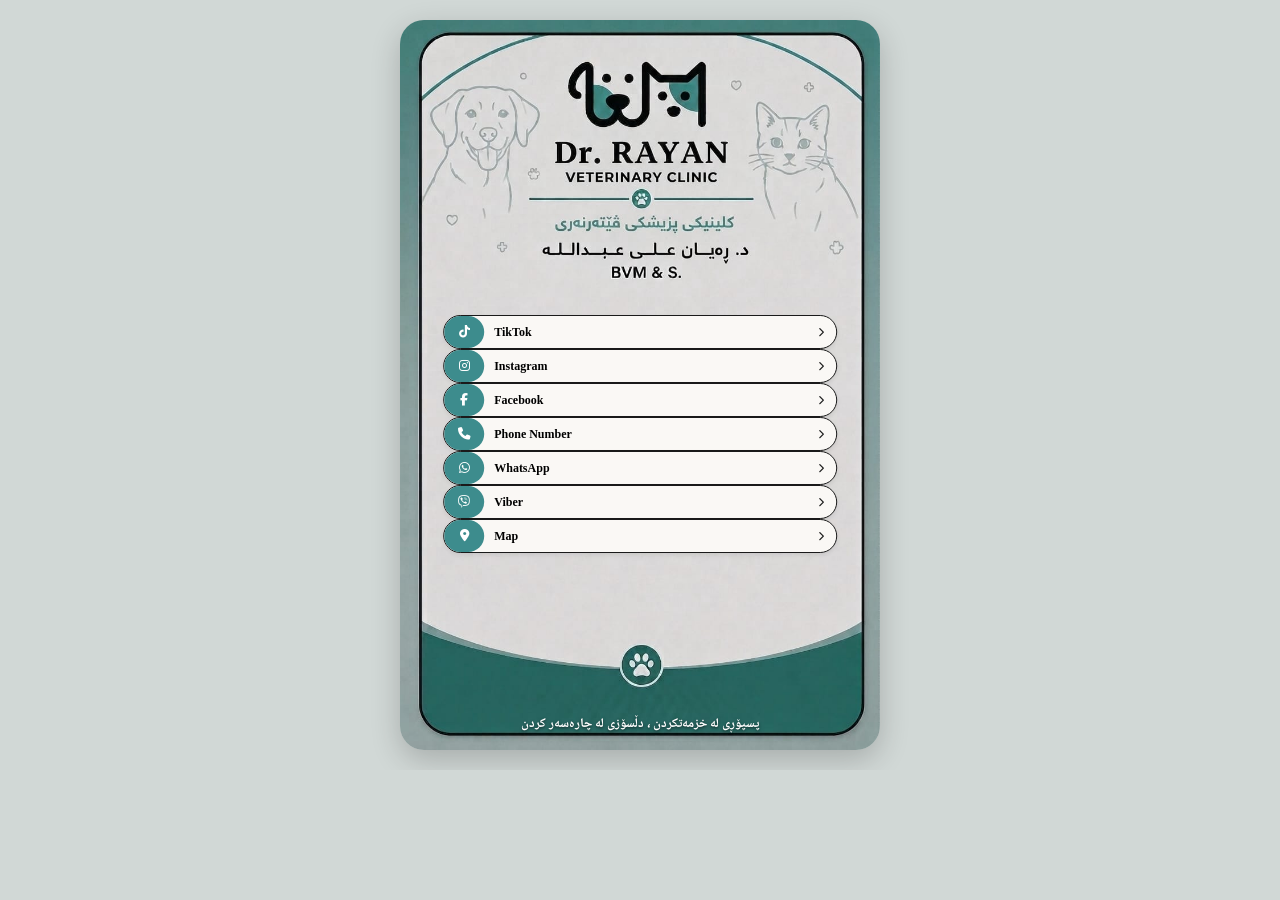
==== index.html @ eee28c6c "Refactor index.html for responsive design improvements Updated styles for improved responsiveness an" ====
<!DOCTYPE html>
<html lang="en">
<head>
    <meta charset="UTF-8">
    <meta name="viewport" content="width=device-width, initial-scale=1.0">
    <title>Dr. Rayan Vet Clinic</title>
    <link href="https://fonts.googleapis.com/css2?family=Noto+Naskh+Arabic:wght@400;600;700&display=swap" rel="stylesheet">
    <link rel="stylesheet" href="https://cdnjs.cloudflare.com/ajax/libs/font-awesome/6.4.0/css/all.min.css">
    <style>
        :root {
            --teal-main: #3D8C8D;
            --text-dark: #1A1A1A;
        }

        * {
            box-sizing: border-box;
            margin: 0;
            padding: 0;
            -webkit-tap-highlight-color: transparent;
        }

        html, body {
            width: 100%;
            min-height: 100%;
            background-color: #d1d8d6;
            display: flex;
            justify-content: center;
            align-items: flex-start;
            overflow-y: auto;
            -webkit-overflow-scrolling: touch;
        }

        /* Responsive poster card with fixed aspect ratio */
        .poster-card {
            width: 100%;
            max-width: 480px;
            aspect-ratio: 1 / 1.52;
            background-image: url('Background.jpeg');
            background-size: 100% 100%;
            background-position: center;
            background-repeat: no-repeat;
            position: relative;
            box-shadow: 0 10px 30px rgba(0,0,0,0.2);
            margin: 0 auto;
        }

        @media (min-width: 500px) {
            .poster-card {
                border-radius: 24px;
                margin: 20px auto;
                overflow: hidden;
            }
        }

        /* Positioned precisely in lower white section */
        .buttons-container {
            position: absolute;
            top: 40.5%;
            left: 50%;
            transform: translateX(-50%);
            width: 82%;
            display: flex;
            flex-direction: column;
            gap: 1.8%;
        }

        /* Compact Pill Buttons Overlay */
        .pill-btn {
            display: flex;
            align-items: center;
            width: 100%;
            height: clamp(25px, 4.2vw, 34px);
            background: #FAF8F5;
            border: 1.5px solid #1A1A1A;
            border-radius: 20px;
            text-decoration: none;
            color: inherit;
            overflow: hidden;
            box-shadow: 0 2px 4px rgba(0,0,0,0.08);
            transition: transform 0.15s, box-shadow 0.15s;
            direction: ltr;
        }

        .pill-btn:active {
            transform: scale(0.98);
            background-color: #f0ede6;
        }

        /* Icon Wrapper on the Left */
        .pill-icon-wrapper {
            height: 100%;
            aspect-ratio: 1.25 / 1;
            background-color: var(--teal-main);
            border-top-left-radius: 16px;
            border-bottom-left-radius: 16px;
            border-top-right-radius: 20px;
            border-bottom-right-radius: 20px;
            display: flex;
            align-items: center;
            justify-content: center;
            color: white;
            font-size: clamp(9px, 2.6vw, 12.5px);
            flex-shrink: 0;
        }

        /* Text Area */
        .pill-content {
            flex: 1;
            padding: 0 10px;
            display: flex;
            align-items: center;
            justify-content: flex-start;
        }

        .pill-title {
            font-size: clamp(9.5px, 2.6vw, 12px);
            font-weight: bold;
            color: #000;
            font-family: 'Times New Roman', Times, serif;
            white-space: nowrap;
        }

        /* Arrow Icon on the Right */
        .pill-arrow {
            padding-right: 12px;
            font-size: clamp(7.5px, 2vw, 9.5px);
            font-weight: bold;
            color: #1A1A1A;
            display: flex;
            align-items: center;
        }

        /* Bottom Slogan Section */
        .bottom-slogan {
            position: absolute;
            bottom: 2%;
            left: 50%;
            transform: translateX(-50%);
            width: 92%;
            text-align: center;
            color: #FFFFFF;
            font-family: 'Noto Naskh Arabic', Arial, sans-serif;
            font-size: clamp(10px, 2.8vw, 13px);
            font-weight: 700;
            direction: rtl;
            text-shadow: 0 1px 3px rgba(0,0,0,0.6);
            white-space: nowrap;
        }
    </style>
</head>
<body>

<div class="poster-card">

    <!-- Interactive Buttons Area Overlaying Background.jpeg -->
    <div class="buttons-container">
        
        <!-- TikTok -->
        <a href="https://www.tiktok.com/@dr_rayanali" target="_blank" class="pill-btn">
            <div class="pill-icon-wrapper">
                <i class="fa-brands fa-tiktok"></i>
            </div>
            <div class="pill-content">
                <div class="pill-title">TikTok</div>
            </div>
            <div class="pill-arrow"><i class="fa-solid fa-chevron-right"></i></div>
        </a>

        <!-- Instagram -->
        <a href="https://www.instagram.com/dr_rayanvetclinic" target="_blank" class="pill-btn">
            <div class="pill-icon-wrapper">
                <i class="fa-brands fa-instagram"></i>
            </div>
            <div class="pill-content">
                <div class="pill-title">Instagram</div>
            </div>
            <div class="pill-arrow"><i class="fa-solid fa-chevron-right"></i></div>
        </a>

        <!-- Facebook -->
        <a href="https://www.facebook.com/share/18JutYZNhq/" target="_blank" class="pill-btn">
            <div class="pill-icon-wrapper">
                <i class="fa-brands fa-facebook-f"></i>
            </div>
            <div class="pill-content">
                <div class="pill-title">Facebook</div>
            </div>
            <div class="pill-arrow"><i class="fa-solid fa-chevron-right"></i></div>
        </a>

        <!-- Phone Number -->
        <a href="tel:07761233000" class="pill-btn">
            <div class="pill-icon-wrapper">
                <i class="fa-solid fa-phone"></i>
            </div>
            <div class="pill-content">
                <div class="pill-title">Phone Number</div>
            </div>
            <div class="pill-arrow"><i class="fa-solid fa-chevron-right"></i></div>
        </a>

        <!-- WhatsApp -->
        <a href="https://wa.me/9647761233000" target="_blank" class="pill-btn">
            <div class="pill-icon-wrapper">
                <i class="fa-brands fa-whatsapp"></i>
            </div>
            <div class="pill-content">
                <div class="pill-title">WhatsApp</div>
            </div>
            <div class="pill-arrow"><i class="fa-solid fa-chevron-right"></i></div>
        </a>

        <!-- Viber -->
        <a href="viber://chat?number=%2B9647761233000" class="pill-btn">
            <div class="pill-icon-wrapper">
                <i class="fa-brands fa-viber"></i>
            </div>
            <div class="pill-content">
                <div class="pill-title">Viber</div>
            </div>
            <div class="pill-arrow"><i class="fa-solid fa-chevron-right"></i></div>
        </a>

        <!-- Location / Map -->
        <a href="https://maps.app.goo.gl/tpPzaLGFu7pY5Wwt8" target="_blank" class="pill-btn">
            <div class="pill-icon-wrapper">
                <i class="fa-solid fa-location-dot"></i>
            </div>
            <div class="pill-content">
                <div class="pill-title">Map</div>
            </div>
            <div class="pill-arrow"><i class="fa-solid fa-chevron-right"></i></div>
        </a>

    </div>

    <!-- Bottom Slogan -->
    <div class="bottom-slogan">
        پسپۆڕی لە خزمەتکردن ، دڵسۆزی لە چارەسەر کردن
    </div>

</div>

</body>
</html>
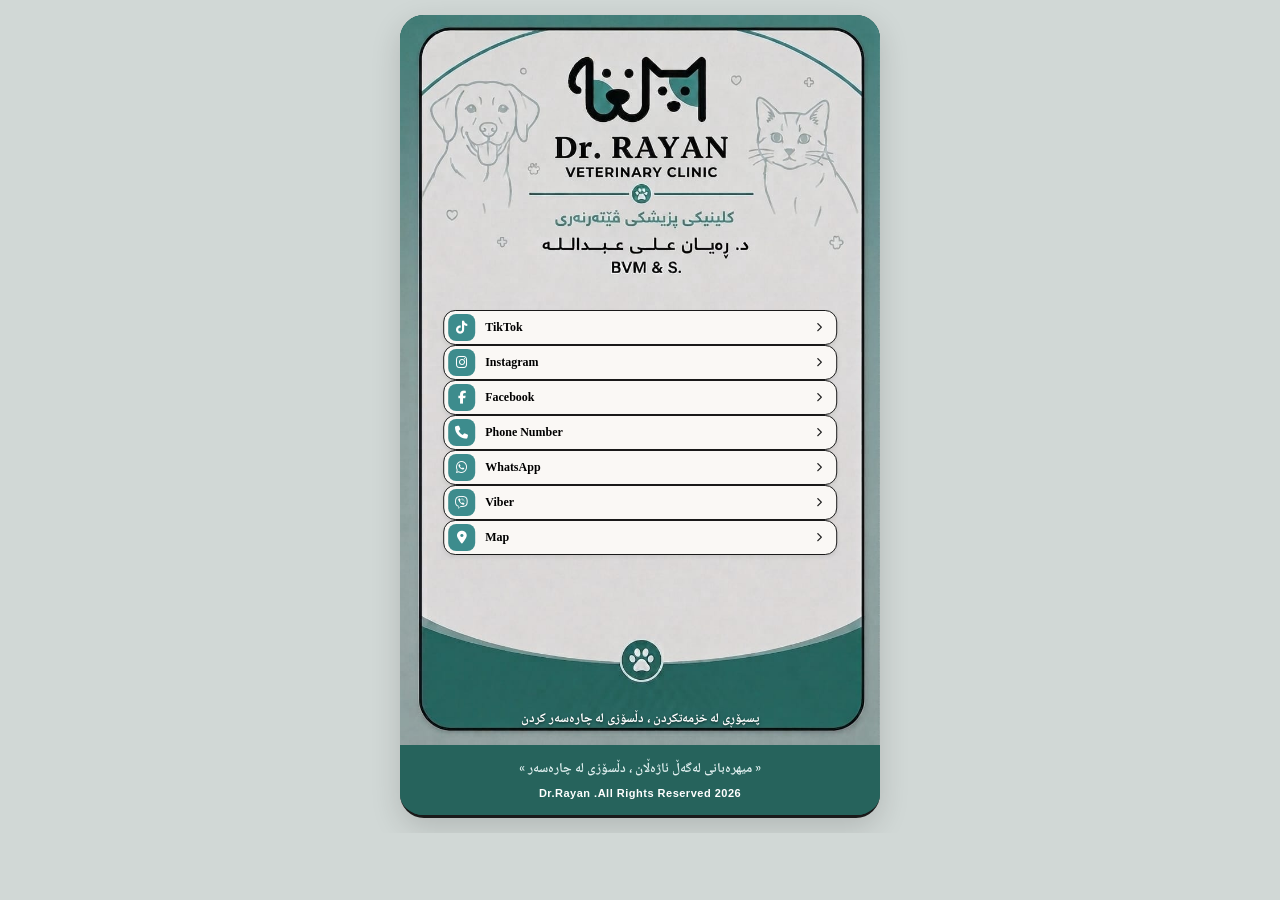
==== commit ce2e57be: "Update index.html" ====
--- a/index.html
+++ b/index.html
@@ -9,7 +9,9 @@
     <style>
         :root {
             --teal-main: #3D8C8D;
+            --teal-bg: #26635c;
             --text-dark: #1A1A1A;
+            --bg-outer: #d1d8d6;
         }
 
         * {
@@ -22,37 +24,57 @@
         html, body {
             width: 100%;
             min-height: 100%;
-            background-color: #d1d8d6;
-            display: flex;
-            justify-content: center;
-            align-items: flex-start;
+            background-color: var(--bg-outer);
+            display: flex;
+            flex-direction: column;
+            justify-content: flex-start;
+            align-items: center;
+            overflow-x: hidden;
             overflow-y: auto;
-            -webkit-overflow-scrolling: touch;
-        }
-
-        /* Responsive poster card with fixed aspect ratio */
+        }
+
+        .wrapper {
+            width: 100%;
+            display: flex;
+            flex-direction: column;
+            align-items: center;
+            justify-content: flex-start;
+            background-color: var(--bg-outer);
+        }
+
+        /* Container Card */
+        .card-container {
+            width: 100%;
+            max-width: 480px;
+            box-shadow: 0 10px 30px rgba(0,0,0,0.15);
+            margin: 0 auto;
+            flex-shrink: 0;
+            overflow: hidden;
+            border-bottom: 3px solid #1A1A1A;
+            background-color: var(--teal-bg);
+        }
+
+        @media (min-width: 500px) {
+            .card-container {
+                border-radius: 24px;
+                margin-top: 15px;
+                margin-bottom: 15px;
+            }
+        }
+
+        /* Poster Card */
         .poster-card {
             width: 100%;
-            max-width: 480px;
             aspect-ratio: 1 / 1.52;
             background-image: url('Background.jpeg');
             background-size: 100% 100%;
             background-position: center;
             background-repeat: no-repeat;
             position: relative;
-            box-shadow: 0 10px 30px rgba(0,0,0,0.2);
-            margin: 0 auto;
-        }
-
-        @media (min-width: 500px) {
-            .poster-card {
-                border-radius: 24px;
-                margin: 20px auto;
-                overflow: hidden;
-            }
-        }
-
-        /* Positioned precisely in lower white section */
+            background-color: var(--teal-bg);
+        }
+
+        /* Interactive Buttons Container */
         .buttons-container {
             position: absolute;
             top: 40.5%;
@@ -64,46 +86,54 @@
             gap: 1.8%;
         }
 
-        /* Compact Pill Buttons Overlay */
+        /* Floating Button Style */
         .pill-btn {
             display: flex;
             align-items: center;
             width: 100%;
-            height: clamp(25px, 4.2vw, 34px);
+            height: clamp(26px, 4.3vw, 35px);
             background: #FAF8F5;
             border: 1.5px solid #1A1A1A;
-            border-radius: 20px;
+            border-radius: 12px;
+            padding: 2px 4px;
             text-decoration: none;
             color: inherit;
-            overflow: hidden;
             box-shadow: 0 2px 4px rgba(0,0,0,0.08);
-            transition: transform 0.15s, box-shadow 0.15s;
+            transition: transform 0.2s cubic-bezier(0.175, 0.885, 0.32, 1.275), box-shadow 0.2s ease, background-color 0.2s ease;
             direction: ltr;
         }
 
         .pill-btn:active {
-            transform: scale(0.98);
+            transform: scale(0.95);
             background-color: #f0ede6;
         }
 
-        /* Icon Wrapper on the Left */
+        .pill-btn:active .pill-icon-wrapper i {
+            transform: scale(1.3) rotate(-12deg);
+        }
+
+        .pill-btn:active .pill-arrow i {
+            transform: translateX(4px);
+        }
+
         .pill-icon-wrapper {
-            height: 100%;
-            aspect-ratio: 1.25 / 1;
+            height: calc(100% - 2px);
+            aspect-ratio: 1 / 1;
             background-color: var(--teal-main);
-            border-top-left-radius: 16px;
-            border-bottom-left-radius: 16px;
-            border-top-right-radius: 20px;
-            border-bottom-right-radius: 20px;
+            border-radius: 8px;
             display: flex;
             align-items: center;
             justify-content: center;
             color: white;
-            font-size: clamp(9px, 2.6vw, 12.5px);
+            font-size: clamp(9.5px, 2.7vw, 13px);
             flex-shrink: 0;
-        }
-
-        /* Text Area */
+            overflow: hidden;
+        }
+
+        .pill-icon-wrapper i {
+            transition: transform 0.25s cubic-bezier(0.175, 0.885, 0.32, 1.275);
+        }
+
         .pill-content {
             flex: 1;
             padding: 0 10px;
@@ -120,9 +150,8 @@
             white-space: nowrap;
         }
 
-        /* Arrow Icon on the Right */
         .pill-arrow {
-            padding-right: 12px;
+            padding-right: 10px;
             font-size: clamp(7.5px, 2vw, 9.5px);
             font-weight: bold;
             color: #1A1A1A;
@@ -130,7 +159,10 @@
             align-items: center;
         }
 
-        /* Bottom Slogan Section */
+        .pill-arrow i {
+            transition: transform 0.2s ease;
+        }
+
         .bottom-slogan {
             position: absolute;
             bottom: 2%;
@@ -146,99 +178,139 @@
             text-shadow: 0 1px 3px rgba(0,0,0,0.6);
             white-space: nowrap;
         }
+
+        /* Footer Section with #26635c */
+        .site-footer {
+            width: 100%;
+            background-color: var(--teal-bg);
+            color: #FFFFFF;
+            text-align: center;
+            padding: 14px 15px 16px 15px;
+            font-family: 'Noto Naskh Arabic', Arial, sans-serif;
+            display: flex;
+            flex-direction: column;
+            gap: 6px;
+            align-items: center;
+            justify-content: center;
+            margin-top: -1px;
+        }
+
+        .footer-slogan {
+            font-size: 13.5px;
+            font-weight: 600;
+            color: #e2f1f1;
+            direction: rtl;
+        }
+
+        .footer-rights {
+            font-size: 11px;
+            letter-spacing: 0.5px;
+            font-weight: 600;
+            color: #ffffff;
+            font-family: Arial, sans-serif;
+        }
     </style>
 </head>
 <body>
 
-<div class="poster-card">
-
-    <!-- Interactive Buttons Area Overlaying Background.jpeg -->
-    <div class="buttons-container">
+<div class="wrapper">
+    <div class="card-container">
         
-        <!-- TikTok -->
-        <a href="https://www.tiktok.com/@dr_rayanali" target="_blank" class="pill-btn">
-            <div class="pill-icon-wrapper">
-                <i class="fa-brands fa-tiktok"></i>
+        <div class="poster-card">
+
+            <div class="buttons-container">
+                
+                <!-- TikTok -->
+                <a href="https://www.tiktok.com/@dr_rayanali" target="_blank" class="pill-btn">
+                    <div class="pill-icon-wrapper">
+                        <i class="fa-brands fa-tiktok"></i>
+                    </div>
+                    <div class="pill-content">
+                        <div class="pill-title">TikTok</div>
+                    </div>
+                    <div class="pill-arrow"><i class="fa-solid fa-chevron-right"></i></div>
+                </a>
+
+                <!-- Instagram -->
+                <a href="https://www.instagram.com/dr_rayanvetclinic" target="_blank" class="pill-btn">
+                    <div class="pill-icon-wrapper">
+                        <i class="fa-brands fa-instagram"></i>
+                    </div>
+                    <div class="pill-content">
+                        <div class="pill-title">Instagram</div>
+                    </div>
+                    <div class="pill-arrow"><i class="fa-solid fa-chevron-right"></i></div>
+                </a>
+
+                <!-- Facebook -->
+                <a href="https://www.facebook.com/share/18JutYZNhq/" target="_blank" class="pill-btn">
+                    <div class="pill-icon-wrapper">
+                        <i class="fa-brands fa-facebook-f"></i>
+                    </div>
+                    <div class="pill-content">
+                        <div class="pill-title">Facebook</div>
+                    </div>
+                    <div class="pill-arrow"><i class="fa-solid fa-chevron-right"></i></div>
+                </a>
+
+                <!-- Phone Number -->
+                <a href="tel:07761233000" class="pill-btn">
+                    <div class="pill-icon-wrapper">
+                        <i class="fa-solid fa-phone"></i>
+                    </div>
+                    <div class="pill-content">
+                        <div class="pill-title">Phone Number</div>
+                    </div>
+                    <div class="pill-arrow"><i class="fa-solid fa-chevron-right"></i></div>
+                </a>
+
+                <!-- WhatsApp -->
+                <a href="https://wa.me/9647761233000" target="_blank" class="pill-btn">
+                    <div class="pill-icon-wrapper">
+                        <i class="fa-brands fa-whatsapp"></i>
+                    </div>
+                    <div class="pill-content">
+                        <div class="pill-title">WhatsApp</div>
+                    </div>
+                    <div class="pill-arrow"><i class="fa-solid fa-chevron-right"></i></div>
+                </a>
+
+                <!-- Viber -->
+                <a href="viber://chat?number=%2B9647761233000" class="pill-btn">
+                    <div class="pill-icon-wrapper">
+                        <i class="fa-brands fa-viber"></i>
+                    </div>
+                    <div class="pill-content">
+                        <div class="pill-title">Viber</div>
+                    </div>
+                    <div class="pill-arrow"><i class="fa-solid fa-chevron-right"></i></div>
+                </a>
+
+                <!-- Location / Map -->
+                <a href="https://maps.app.goo.gl/tpPzaLGFu7pY5Wwt8" target="_blank" class="pill-btn">
+                    <div class="pill-icon-wrapper">
+                        <i class="fa-solid fa-location-dot"></i>
+                    </div>
+                    <div class="pill-content">
+                        <div class="pill-title">Map</div>
+                    </div>
+                    <div class="pill-arrow"><i class="fa-solid fa-chevron-right"></i></div>
+                </a>
+
             </div>
-            <div class="pill-content">
-                <div class="pill-title">TikTok</div>
+
+            <div class="bottom-slogan">
+                پسپۆڕی لە خزمەتکردن ، دڵسۆزی لە چارەسەر کردن
             </div>
-            <div class="pill-arrow"><i class="fa-solid fa-chevron-right"></i></div>
-        </a>
-
-        <!-- Instagram -->
-        <a href="https://www.instagram.com/dr_rayanvetclinic" target="_blank" class="pill-btn">
-            <div class="pill-icon-wrapper">
-                <i class="fa-brands fa-instagram"></i>
-            </div>
-            <div class="pill-content">
-                <div class="pill-title">Instagram</div>
-            </div>
-            <div class="pill-arrow"><i class="fa-solid fa-chevron-right"></i></div>
-        </a>
-
-        <!-- Facebook -->
-        <a href="https://www.facebook.com/share/18JutYZNhq/" target="_blank" class="pill-btn">
-            <div class="pill-icon-wrapper">
-                <i class="fa-brands fa-facebook-f"></i>
-            </div>
-            <div class="pill-content">
-                <div class="pill-title">Facebook</div>
-            </div>
-            <div class="pill-arrow"><i class="fa-solid fa-chevron-right"></i></div>
-        </a>
-
-        <!-- Phone Number -->
-        <a href="tel:07761233000" class="pill-btn">
-            <div class="pill-icon-wrapper">
-                <i class="fa-solid fa-phone"></i>
-            </div>
-            <div class="pill-content">
-                <div class="pill-title">Phone Number</div>
-            </div>
-            <div class="pill-arrow"><i class="fa-solid fa-chevron-right"></i></div>
-        </a>
-
-        <!-- WhatsApp -->
-        <a href="https://wa.me/9647761233000" target="_blank" class="pill-btn">
-            <div class="pill-icon-wrapper">
-                <i class="fa-brands fa-whatsapp"></i>
-            </div>
-            <div class="pill-content">
-                <div class="pill-title">WhatsApp</div>
-            </div>
-            <div class="pill-arrow"><i class="fa-solid fa-chevron-right"></i></div>
-        </a>
-
-        <!-- Viber -->
-        <a href="viber://chat?number=%2B9647761233000" class="pill-btn">
-            <div class="pill-icon-wrapper">
-                <i class="fa-brands fa-viber"></i>
-            </div>
-            <div class="pill-content">
-                <div class="pill-title">Viber</div>
-            </div>
-            <div class="pill-arrow"><i class="fa-solid fa-chevron-right"></i></div>
-        </a>
-
-        <!-- Location / Map -->
-        <a href="https://maps.app.goo.gl/tpPzaLGFu7pY5Wwt8" target="_blank" class="pill-btn">
-            <div class="pill-icon-wrapper">
-                <i class="fa-solid fa-location-dot"></i>
-            </div>
-            <div class="pill-content">
-                <div class="pill-title">Map</div>
-            </div>
-            <div class="pill-arrow"><i class="fa-solid fa-chevron-right"></i></div>
-        </a>
+
+        </div>
+
+        <footer class="site-footer">
+            <div class="footer-slogan">« میهرەبانی لەگەڵ ئاژەڵان ، دڵسۆزی لە چارەسەر »</div>
+            <div class="footer-rights">Dr.Rayan .All Rights Reserved 2026</div>
+        </footer>
 
     </div>
-
-    <!-- Bottom Slogan -->
-    <div class="bottom-slogan">
-        پسپۆڕی لە خزمەتکردن ، دڵسۆزی لە چارەسەر کردن
-    </div>
-
 </div>
 
 </body>
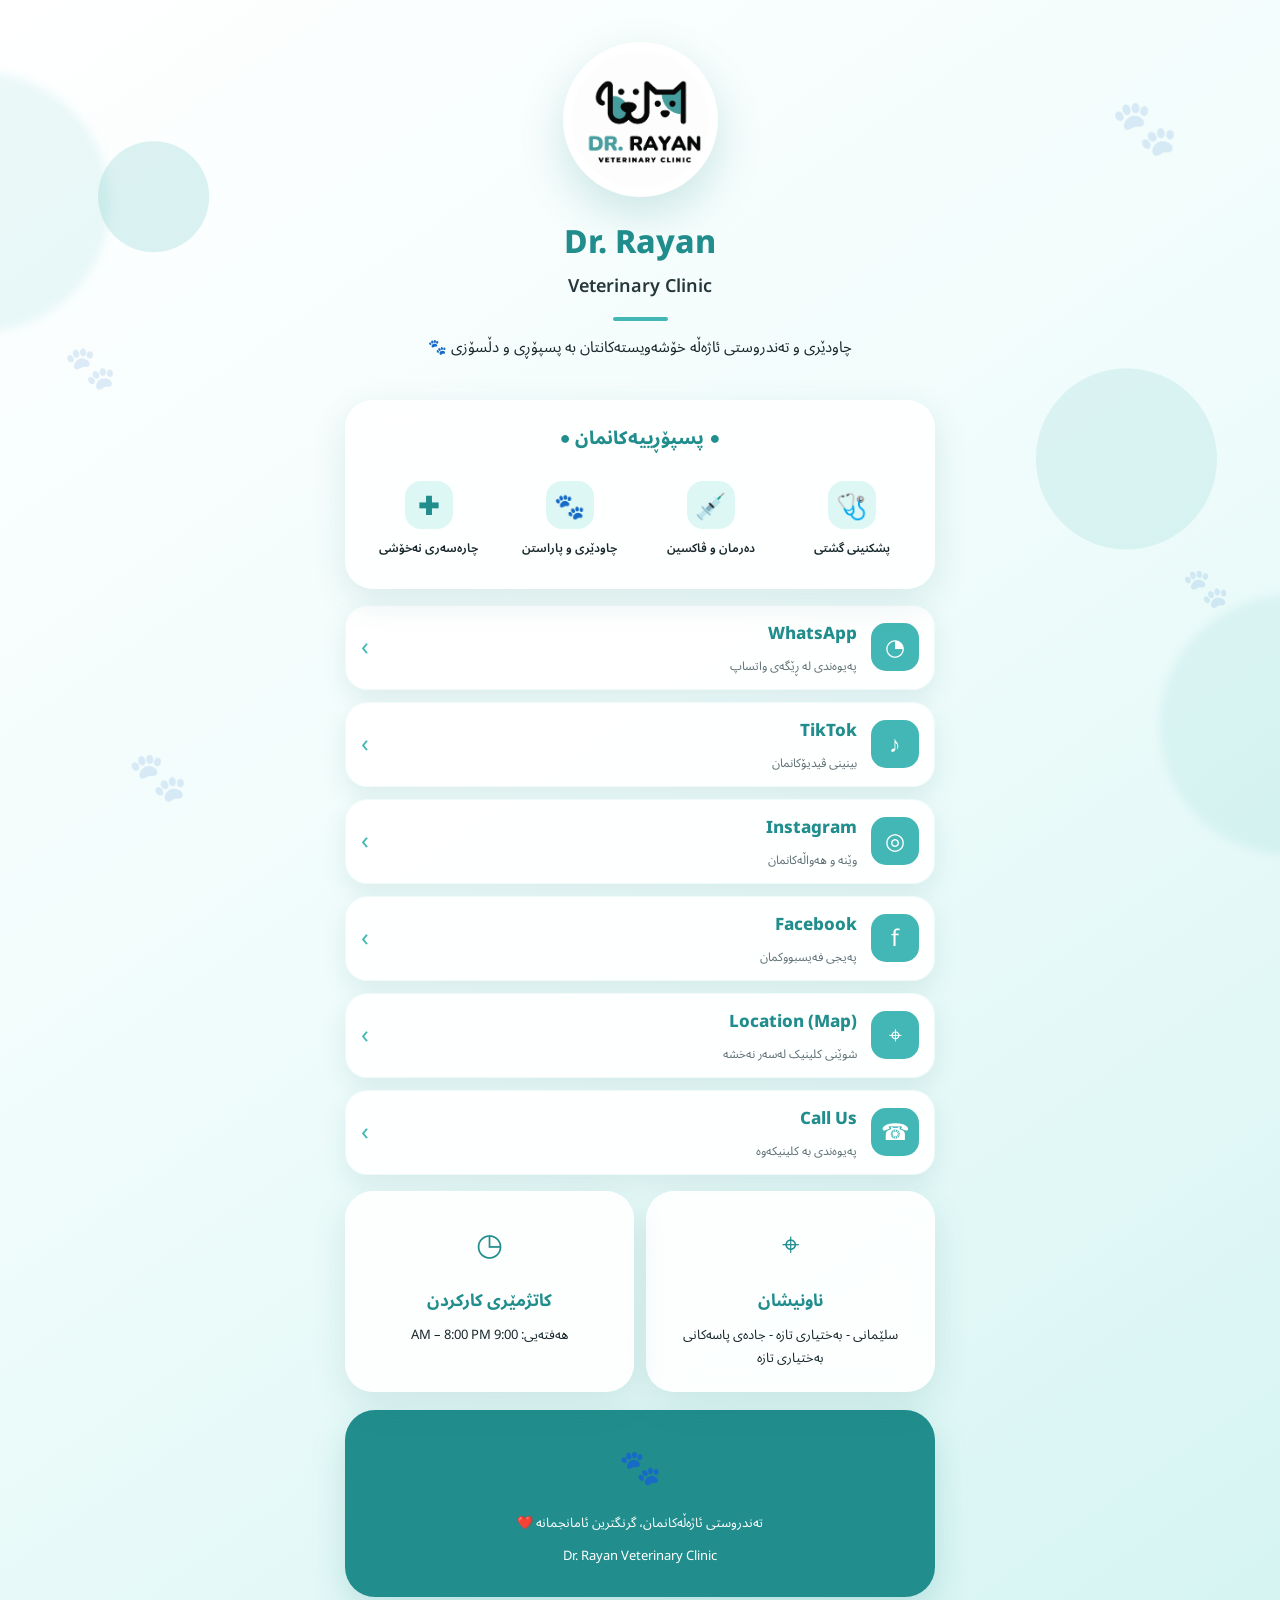
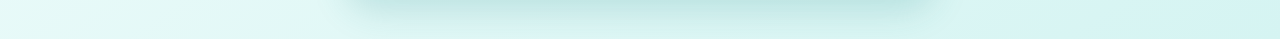
==== commit a0a9dddc: "Update index.html" ====
--- a/index.html
+++ b/index.html
@@ -1,317 +1,429 @@
 <!DOCTYPE html>
-<html lang="en">
+<html lang="ku" dir="rtl">
 <head>
-    <meta charset="UTF-8">
-    <meta name="viewport" content="width=device-width, initial-scale=1.0">
-    <title>Dr. Rayan Vet Clinic</title>
-    <link href="https://fonts.googleapis.com/css2?family=Noto+Naskh+Arabic:wght@400;600;700&display=swap" rel="stylesheet">
-    <link rel="stylesheet" href="https://cdnjs.cloudflare.com/ajax/libs/font-awesome/6.4.0/css/all.min.css">
-    <style>
-        :root {
-            --teal-main: #3D8C8D;
-            --teal-bg: #26635c;
-            --text-dark: #1A1A1A;
-            --bg-outer: #d1d8d6;
-        }
-
-        * {
-            box-sizing: border-box;
-            margin: 0;
-            padding: 0;
-            -webkit-tap-highlight-color: transparent;
-        }
-
-        html, body {
-            width: 100%;
-            min-height: 100%;
-            background-color: var(--bg-outer);
-            display: flex;
-            flex-direction: column;
-            justify-content: flex-start;
-            align-items: center;
-            overflow-x: hidden;
-            overflow-y: auto;
-        }
-
-        .wrapper {
-            width: 100%;
-            display: flex;
-            flex-direction: column;
-            align-items: center;
-            justify-content: flex-start;
-            background-color: var(--bg-outer);
-        }
-
-        /* Container Card */
-        .card-container {
-            width: 100%;
-            max-width: 480px;
-            box-shadow: 0 10px 30px rgba(0,0,0,0.15);
-            margin: 0 auto;
-            flex-shrink: 0;
-            overflow: hidden;
-            border-bottom: 3px solid #1A1A1A;
-            background-color: var(--teal-bg);
-        }
-
-        @media (min-width: 500px) {
-            .card-container {
-                border-radius: 24px;
-                margin-top: 15px;
-                margin-bottom: 15px;
-            }
-        }
-
-        /* Poster Card */
-        .poster-card {
-            width: 100%;
-            aspect-ratio: 1 / 1.52;
-            background-image: url('Background.jpeg');
-            background-size: 100% 100%;
-            background-position: center;
-            background-repeat: no-repeat;
-            position: relative;
-            background-color: var(--teal-bg);
-        }
-
-        /* Interactive Buttons Container */
-        .buttons-container {
-            position: absolute;
-            top: 40.5%;
-            left: 50%;
-            transform: translateX(-50%);
-            width: 82%;
-            display: flex;
-            flex-direction: column;
-            gap: 1.8%;
-        }
-
-        /* Floating Button Style */
-        .pill-btn {
-            display: flex;
-            align-items: center;
-            width: 100%;
-            height: clamp(26px, 4.3vw, 35px);
-            background: #FAF8F5;
-            border: 1.5px solid #1A1A1A;
-            border-radius: 12px;
-            padding: 2px 4px;
-            text-decoration: none;
-            color: inherit;
-            box-shadow: 0 2px 4px rgba(0,0,0,0.08);
-            transition: transform 0.2s cubic-bezier(0.175, 0.885, 0.32, 1.275), box-shadow 0.2s ease, background-color 0.2s ease;
-            direction: ltr;
-        }
-
-        .pill-btn:active {
-            transform: scale(0.95);
-            background-color: #f0ede6;
-        }
-
-        .pill-btn:active .pill-icon-wrapper i {
-            transform: scale(1.3) rotate(-12deg);
-        }
-
-        .pill-btn:active .pill-arrow i {
-            transform: translateX(4px);
-        }
-
-        .pill-icon-wrapper {
-            height: calc(100% - 2px);
-            aspect-ratio: 1 / 1;
-            background-color: var(--teal-main);
-            border-radius: 8px;
-            display: flex;
-            align-items: center;
-            justify-content: center;
-            color: white;
-            font-size: clamp(9.5px, 2.7vw, 13px);
-            flex-shrink: 0;
-            overflow: hidden;
-        }
-
-        .pill-icon-wrapper i {
-            transition: transform 0.25s cubic-bezier(0.175, 0.885, 0.32, 1.275);
-        }
-
-        .pill-content {
-            flex: 1;
-            padding: 0 10px;
-            display: flex;
-            align-items: center;
-            justify-content: flex-start;
-        }
-
-        .pill-title {
-            font-size: clamp(9.5px, 2.6vw, 12px);
-            font-weight: bold;
-            color: #000;
-            font-family: 'Times New Roman', Times, serif;
-            white-space: nowrap;
-        }
-
-        .pill-arrow {
-            padding-right: 10px;
-            font-size: clamp(7.5px, 2vw, 9.5px);
-            font-weight: bold;
-            color: #1A1A1A;
-            display: flex;
-            align-items: center;
-        }
-
-        .pill-arrow i {
-            transition: transform 0.2s ease;
-        }
-
-        .bottom-slogan {
-            position: absolute;
-            bottom: 2%;
-            left: 50%;
-            transform: translateX(-50%);
-            width: 92%;
-            text-align: center;
-            color: #FFFFFF;
-            font-family: 'Noto Naskh Arabic', Arial, sans-serif;
-            font-size: clamp(10px, 2.8vw, 13px);
-            font-weight: 700;
-            direction: rtl;
-            text-shadow: 0 1px 3px rgba(0,0,0,0.6);
-            white-space: nowrap;
-        }
-
-        /* Footer Section with #26635c */
-        .site-footer {
-            width: 100%;
-            background-color: var(--teal-bg);
-            color: #FFFFFF;
-            text-align: center;
-            padding: 14px 15px 16px 15px;
-            font-family: 'Noto Naskh Arabic', Arial, sans-serif;
-            display: flex;
-            flex-direction: column;
-            gap: 6px;
-            align-items: center;
-            justify-content: center;
-            margin-top: -1px;
-        }
-
-        .footer-slogan {
-            font-size: 13.5px;
-            font-weight: 600;
-            color: #e2f1f1;
-            direction: rtl;
-        }
-
-        .footer-rights {
-            font-size: 11px;
-            letter-spacing: 0.5px;
-            font-weight: 600;
-            color: #ffffff;
-            font-family: Arial, sans-serif;
-        }
-    </style>
+<meta charset="UTF-8">
+<meta name="viewport" content="width=device-width, initial-scale=1.0">
+<title>Dr. Rayan Veterinary Clinic</title>
+<style>
+@import url('https://fonts.googleapis.com/css2?family=Noto+Sans+Arabic:wght@400;500;600;700;800&display=swap');
+
+:root{
+  --teal:#43B7B5;
+  --teal-dark:#218D8D;
+  --teal-light:#DDF7F5;
+  --ink:#18272b;
+  --white:#fff;
+}
+*{box-sizing:border-box}
+html{scroll-behavior:smooth}
+body{
+  margin:0;
+  font-family:'Noto Sans Arabic',Tahoma,Arial,sans-serif;
+  color:var(--ink);
+  min-height:100vh;
+  background:
+    radial-gradient(circle at 12% 12%,rgba(67,183,181,.18) 0 55px,transparent 56px),
+    radial-gradient(circle at 88% 28%,rgba(67,183,181,.13) 0 90px,transparent 91px),
+    linear-gradient(145deg,#ffffff 0%,#effcfb 48%,#d5f4f2 100%);
+  overflow-x:hidden;
+}
+body:before,body:after{
+  content:"";
+  position:fixed;
+  width:260px;height:260px;
+  border-radius:50%;
+  background:rgba(67,183,181,.10);
+  filter:blur(5px);
+  z-index:-2;
+  animation:float 8s ease-in-out infinite;
+}
+body:before{top:8%;left:-150px}
+body:after{bottom:5%;right:-140px;animation-delay:-4s}
+@keyframes float{50%{transform:translate(25px,20px) scale(1.08)}}
+
+.paw{
+  position:fixed;
+  color:rgba(67,183,181,.13);
+  font-size:54px;
+  z-index:-1;
+  animation:drift 7s ease-in-out infinite;
+  user-select:none;
+}
+.p1{top:8%;right:8%}.p2{top:36%;left:5%;font-size:42px;animation-delay:-2s}
+.p3{top:61%;right:4%;font-size:38px;animation-delay:-4s}
+.p4{bottom:8%;left:10%;font-size:48px;animation-delay:-5s}
+@keyframes drift{50%{transform:translateY(-18px) rotate(8deg)}}
+
+.wrapper{width:min(620px,100%);margin:auto;padding:24px 15px 42px}
+.hero{text-align:center;padding:18px 10px 8px}
+.logo{
+  width:155px;height:155px;object-fit:contain;
+  border-radius:50%;
+  background:#fff;
+  padding:9px;
+  box-shadow:0 18px 45px rgba(33,141,141,.20);
+  animation:logoIn .8s ease both;
+}
+@keyframes logoIn{from{opacity:0;transform:scale(.75)}to{opacity:1;transform:scale(1)}}
+h1{margin:15px 0 2px;font-size:32px;line-height:1.2;color:var(--teal-dark);font-weight:800;direction:ltr}
+.hero .subtitle{font-size:18px;font-weight:600;margin:5px 0;color:#26373b}
+.line{width:55px;height:4px;border-radius:20px;background:var(--teal);margin:12px auto}
+.bio{font-size:15px;line-height:1.9;margin:0 auto 16px;max-width:500px}
+
+.card{
+  background:rgba(255,255,255,.90);
+  border:1px solid rgba(255,255,255,.95);
+  box-shadow:0 12px 35px rgba(27,105,108,.12);
+  border-radius:28px;
+  backdrop-filter:blur(14px);
+}
+.services{padding:18px 16px;margin:14px 0 16px}
+.section-title{text-align:center;color:var(--teal-dark);font-size:18px;font-weight:800;margin:0 0 15px}
+.service-grid{display:grid;grid-template-columns:repeat(4,1fr);gap:8px}
+.service{padding:9px 4px;text-align:center;font-size:12px;font-weight:600}
+.icon-circle{
+  width:48px;height:48px;margin:0 auto 7px;border-radius:16px;
+  display:grid;place-items:center;background:var(--teal-light);
+  color:var(--teal-dark);font-size:25px;
+}
+
+.links{display:grid;gap:12px}
+.link{
+  display:flex;align-items:center;gap:14px;
+  min-height:70px;padding:10px 15px;
+  text-decoration:none;color:var(--ink);
+  background:rgba(255,255,255,.94);
+  border-radius:22px;
+  box-shadow:0 9px 24px rgba(27,105,108,.10);
+  transition:.25s ease;
+  border:1px solid rgba(67,183,181,.08);
+}
+.link:hover{transform:translateY(-3px);box-shadow:0 14px 28px rgba(27,105,108,.16)}
+.link:active{transform:scale(.985)}
+.link-icon{
+  flex:0 0 48px;width:48px;height:48px;border-radius:15px;
+  background:var(--teal);color:#fff;display:grid;place-items:center;
+  font-size:23px;direction:ltr;
+}
+.link-text{flex:1;text-align:right}
+.link-title{display:block;font-size:17px;font-weight:800;color:var(--teal-dark);direction:ltr;text-align:right}
+.link-desc{display:block;font-size:12px;color:#607276;margin-top:2px}
+.arrow{font-size:25px;color:var(--teal);direction:ltr}
+
+.info{display:grid;grid-template-columns:1fr 1fr;gap:12px;margin-top:16px}
+.info-card{padding:20px 14px;text-align:center;min-height:150px}
+.info-icon{font-size:31px;color:var(--teal-dark)}
+.info h3{margin:5px 0;font-size:17px;color:var(--teal-dark)}
+.info p{font-size:13px;line-height:1.8;margin:0}
+
+.footer{
+  margin-top:18px;padding:22px 16px;text-align:center;
+  background:var(--teal-dark);color:#fff;border-radius:30px;
+  box-shadow:0 14px 35px rgba(33,141,141,.20);
+}
+.footer .pawbig{font-size:34px}
+.footer p{margin:5px 0;font-size:13px}
+
+
+
+@media (max-width: 600px){
+  html,body{width:100%;min-width:0}
+  body{
+    font-size:14px;
+    overflow-x:hidden;
+    background:
+      radial-gradient(circle at 8% 10%,rgba(67,183,181,.15) 0 38px,transparent 39px),
+      radial-gradient(circle at 92% 30%,rgba(67,183,181,.12) 0 65px,transparent 66px),
+      linear-gradient(160deg,#fff 0%,#effcfb 55%,#d8f5f3 100%);
+  }
+
+  .wrapper{
+    width:100%;
+    max-width:430px;
+    margin:0 auto;
+    padding:12px 12px 24px;
+  }
+
+  .hero{
+    padding:8px 4px 4px;
+  }
+
+  .logo{
+    width:118px;
+    height:118px;
+    padding:7px;
+    box-shadow:0 10px 28px rgba(33,141,141,.18);
+  }
+
+  h1{
+    font-size:26px;
+    margin:10px 0 1px;
+    letter-spacing:-.4px;
+  }
+
+  .hero .subtitle{
+    font-size:15px;
+    margin:3px 0;
+  }
+
+  .line{
+    width:42px;
+    height:3px;
+    margin:8px auto;
+  }
+
+  .bio{
+    font-size:13px;
+    line-height:1.75;
+    margin:0 auto 11px;
+    padding:0 8px;
+  }
+
+  .services{
+    padding:13px 10px;
+    margin:10px 0 12px;
+    border-radius:21px;
+  }
+
+  .section-title{
+    font-size:15px;
+    margin-bottom:9px;
+  }
+
+  .service-grid{
+    grid-template-columns:repeat(4,1fr);
+    gap:3px;
+  }
+
+  .service{
+    padding:4px 1px;
+    font-size:10px;
+    line-height:1.55;
+  }
+
+  .icon-circle{
+    width:38px;
+    height:38px;
+    border-radius:12px;
+    font-size:19px;
+    margin-bottom:4px;
+  }
+
+  .links{
+    gap:8px;
+  }
+
+  .link{
+    min-height:58px;
+    height:58px;
+    padding:7px 10px;
+    gap:9px;
+    border-radius:17px;
+    box-shadow:0 6px 17px rgba(27,105,108,.09);
+  }
+
+  .link-icon{
+    flex:0 0 40px;
+    width:40px;
+    height:40px;
+    border-radius:12px;
+    font-size:19px;
+  }
+
+  .link-title{
+    font-size:14px;
+    line-height:1.25;
+  }
+
+  .link-desc{
+    font-size:9.5px;
+    margin-top:1px;
+    white-space:nowrap;
+    overflow:hidden;
+    text-overflow:ellipsis;
+  }
+
+  .arrow{
+    font-size:21px;
+  }
+
+  .info{
+    grid-template-columns:1fr 1fr;
+    gap:8px;
+    margin-top:10px;
+  }
+
+  .info-card{
+    padding:13px 8px;
+    min-height:108px;
+    border-radius:19px;
+  }
+
+  .info-icon{
+    font-size:23px;
+  }
+
+  .info h3{
+    margin:3px 0;
+    font-size:13px;
+  }
+
+  .info p{
+    font-size:9.5px;
+    line-height:1.65;
+  }
+
+  .footer{
+    margin-top:10px;
+    padding:14px 10px;
+    border-radius:21px;
+  }
+
+  .footer .pawbig{
+    font-size:25px;
+  }
+
+  .footer p{
+    margin:3px 0;
+    font-size:10px;
+  }
+
+  .paw{
+    font-size:32px;
+    opacity:.7;
+  }
+  .p1{top:4%;right:2%}
+  .p2{top:38%;left:-5%;font-size:28px}
+  .p3{top:65%;right:-4%;font-size:28px}
+  .p4{bottom:7%;left:1%;font-size:30px}
+}
+
+@media (max-width:360px){
+  .wrapper{padding-left:9px;padding-right:9px}
+  .logo{width:105px;height:105px}
+  h1{font-size:23px}
+  .hero .subtitle{font-size:14px}
+  .bio{font-size:12px}
+  .service{font-size:9px}
+  .icon-circle{width:34px;height:34px;font-size:17px}
+  .link{height:55px;min-height:55px;padding:6px 8px}
+  .link-icon{width:37px;height:37px;flex-basis:37px;font-size:17px}
+  .link-title{font-size:13px}
+  .link-desc{font-size:9px}
+  .info h3{font-size:12px}
+  .info p{font-size:9px}
+}
+
+</style>
 </head>
 <body>
 
-<div class="wrapper">
-    <div class="card-container">
-        
-        <div class="poster-card">
-
-            <div class="buttons-container">
-                
-                <!-- TikTok -->
-                <a href="https://www.tiktok.com/@dr_rayanali" target="_blank" class="pill-btn">
-                    <div class="pill-icon-wrapper">
-                        <i class="fa-brands fa-tiktok"></i>
-                    </div>
-                    <div class="pill-content">
-                        <div class="pill-title">TikTok</div>
-                    </div>
-                    <div class="pill-arrow"><i class="fa-solid fa-chevron-right"></i></div>
-                </a>
-
-                <!-- Instagram -->
-                <a href="https://www.instagram.com/dr_rayanvetclinic" target="_blank" class="pill-btn">
-                    <div class="pill-icon-wrapper">
-                        <i class="fa-brands fa-instagram"></i>
-                    </div>
-                    <div class="pill-content">
-                        <div class="pill-title">Instagram</div>
-                    </div>
-                    <div class="pill-arrow"><i class="fa-solid fa-chevron-right"></i></div>
-                </a>
-
-                <!-- Facebook -->
-                <a href="https://www.facebook.com/share/18JutYZNhq/" target="_blank" class="pill-btn">
-                    <div class="pill-icon-wrapper">
-                        <i class="fa-brands fa-facebook-f"></i>
-                    </div>
-                    <div class="pill-content">
-                        <div class="pill-title">Facebook</div>
-                    </div>
-                    <div class="pill-arrow"><i class="fa-solid fa-chevron-right"></i></div>
-                </a>
-
-                <!-- Phone Number -->
-                <a href="tel:07761233000" class="pill-btn">
-                    <div class="pill-icon-wrapper">
-                        <i class="fa-solid fa-phone"></i>
-                    </div>
-                    <div class="pill-content">
-                        <div class="pill-title">Phone Number</div>
-                    </div>
-                    <div class="pill-arrow"><i class="fa-solid fa-chevron-right"></i></div>
-                </a>
-
-                <!-- WhatsApp -->
-                <a href="https://wa.me/9647761233000" target="_blank" class="pill-btn">
-                    <div class="pill-icon-wrapper">
-                        <i class="fa-brands fa-whatsapp"></i>
-                    </div>
-                    <div class="pill-content">
-                        <div class="pill-title">WhatsApp</div>
-                    </div>
-                    <div class="pill-arrow"><i class="fa-solid fa-chevron-right"></i></div>
-                </a>
-
-                <!-- Viber -->
-                <a href="viber://chat?number=%2B9647761233000" class="pill-btn">
-                    <div class="pill-icon-wrapper">
-                        <i class="fa-brands fa-viber"></i>
-                    </div>
-                    <div class="pill-content">
-                        <div class="pill-title">Viber</div>
-                    </div>
-                    <div class="pill-arrow"><i class="fa-solid fa-chevron-right"></i></div>
-                </a>
-
-                <!-- Location / Map -->
-                <a href="https://maps.app.goo.gl/tpPzaLGFu7pY5Wwt8" target="_blank" class="pill-btn">
-                    <div class="pill-icon-wrapper">
-                        <i class="fa-solid fa-location-dot"></i>
-                    </div>
-                    <div class="pill-content">
-                        <div class="pill-title">Map</div>
-                    </div>
-                    <div class="pill-arrow"><i class="fa-solid fa-chevron-right"></i></div>
-                </a>
-
-            </div>
-
-            <div class="bottom-slogan">
-                پسپۆڕی لە خزمەتکردن ، دڵسۆزی لە چارەسەر کردن
-            </div>
-
-        </div>
-
-        <footer class="site-footer">
-            <div class="footer-slogan">« میهرەبانی لەگەڵ ئاژەڵان ، دڵسۆزی لە چارەسەر »</div>
-            <div class="footer-rights">Dr.Rayan .All Rights Reserved 2026</div>
-        </footer>
-
+<div class="paw p1">🐾</div>
+<div class="paw p2">🐾</div>
+<div class="paw p3">🐾</div>
+<div class="paw p4">🐾</div>
+
+<main class="wrapper">
+
+  <header class="hero">
+    <img class="logo" src="[data-uri]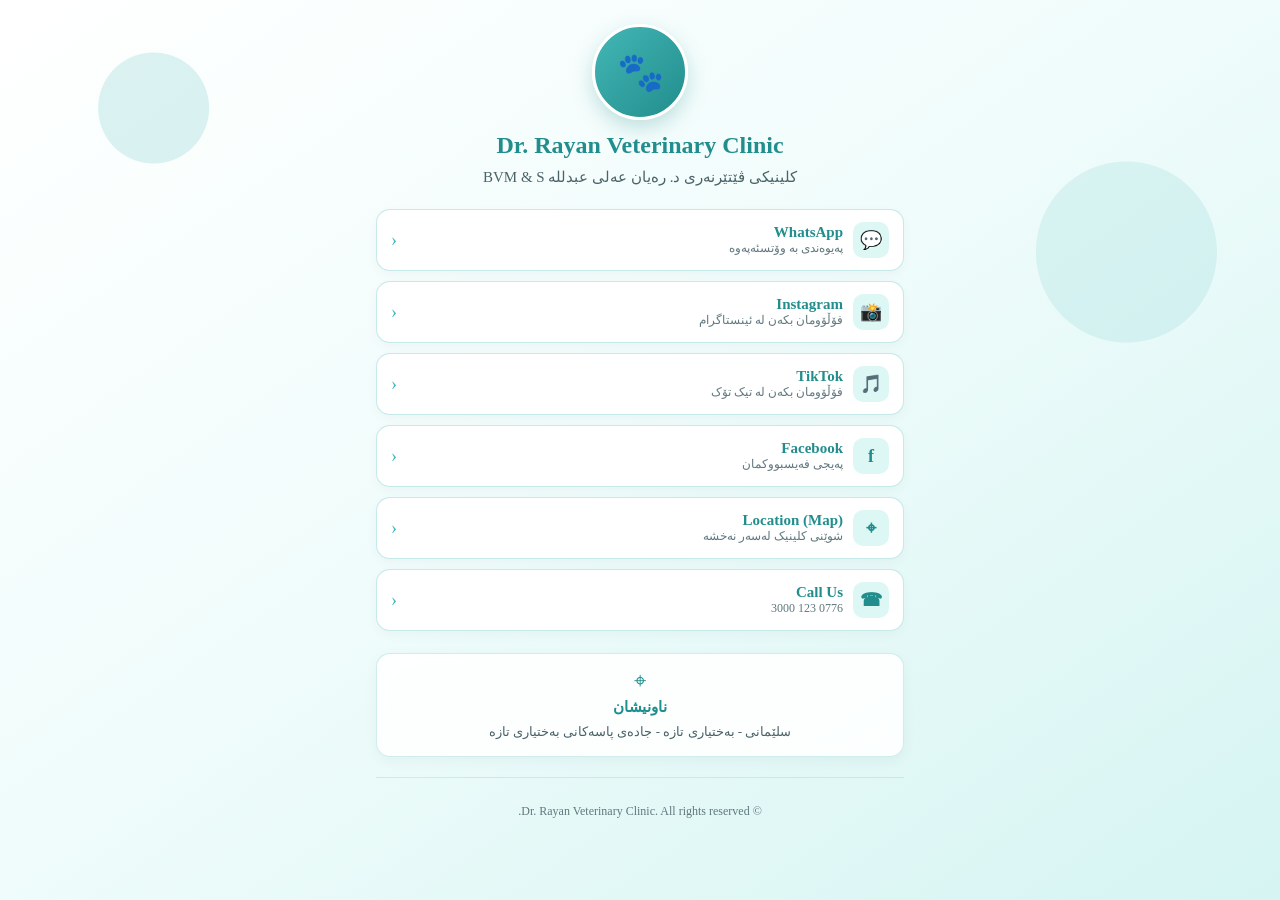
==== commit 1cead889: "Update index.html" ====
--- a/index.html
+++ b/index.html
@@ -5,8 +5,6 @@
 <meta name="viewport" content="width=device-width, initial-scale=1.0">
 <title>Dr. Rayan Veterinary Clinic</title>
 <style>
-@import url('https://fonts.googleapis.com/css2?family=Noto+Sans+Arabic:wght@400;500;600;700;800&display=swap');
-
 :root{
   --teal:#43B7B5;
   --teal-dark:#218D8D;
@@ -18,7 +16,7 @@
 html{scroll-behavior:smooth}
 body{
   margin:0;
-  font-family:'Noto Sans Arabic',Tahoma,Arial,sans-serif;
+  font-family:'Times New Roman', Times, serif;
   color:var(--ink);
   min-height:100vh;
   background:
@@ -27,354 +25,203 @@
     linear-gradient(145deg,#ffffff 0%,#effcfb 48%,#d5f4f2 100%);
   overflow-x:hidden;
 }
-body:before,body:after{
-  content:"";
-  position:fixed;
-  width:260px;height:260px;
+
+.wrap{
+  max-width:560px;
+  margin:0 auto;
+  padding:24px 16px 40px;
+}
+
+.hero{
+  text-align:center;
+  margin-bottom:20px;
+}
+
+.avatar{
+  width:96px;
+  height:96px;
+  margin:0 auto 12px;
   border-radius:50%;
-  background:rgba(67,183,181,.10);
-  filter:blur(5px);
-  z-index:-2;
-  animation:float 8s ease-in-out infinite;
-}
-body:before{top:8%;left:-150px}
-body:after{bottom:5%;right:-140px;animation-delay:-4s}
-@keyframes float{50%{transform:translate(25px,20px) scale(1.08)}}
-
-.paw{
-  position:fixed;
-  color:rgba(67,183,181,.13);
-  font-size:54px;
-  z-index:-1;
-  animation:drift 7s ease-in-out infinite;
-  user-select:none;
-}
-.p1{top:8%;right:8%}.p2{top:36%;left:5%;font-size:42px;animation-delay:-2s}
-.p3{top:61%;right:4%;font-size:38px;animation-delay:-4s}
-.p4{bottom:8%;left:10%;font-size:48px;animation-delay:-5s}
-@keyframes drift{50%{transform:translateY(-18px) rotate(8deg)}}
-
-.wrapper{width:min(620px,100%);margin:auto;padding:24px 15px 42px}
-.hero{text-align:center;padding:18px 10px 8px}
-.logo{
-  width:155px;height:155px;object-fit:contain;
-  border-radius:50%;
-  background:#fff;
-  padding:9px;
-  box-shadow:0 18px 45px rgba(33,141,141,.20);
-  animation:logoIn .8s ease both;
-}
-@keyframes logoIn{from{opacity:0;transform:scale(.75)}to{opacity:1;transform:scale(1)}}
-h1{margin:15px 0 2px;font-size:32px;line-height:1.2;color:var(--teal-dark);font-weight:800;direction:ltr}
-.hero .subtitle{font-size:18px;font-weight:600;margin:5px 0;color:#26373b}
-.line{width:55px;height:4px;border-radius:20px;background:var(--teal);margin:12px auto}
-.bio{font-size:15px;line-height:1.9;margin:0 auto 16px;max-width:500px}
+  background:linear-gradient(135deg,var(--teal),var(--teal-dark));
+  color:var(--white);
+  display:flex;
+  align-items:center;
+  justify-content:center;
+  font-size:38px;
+  box-shadow:0 8px 20px rgba(33,141,141,.25);
+  border:3px solid var(--white);
+}
+
+h1{
+  margin:0 0 6px;
+  font-size:24px;
+  color:var(--teal-dark);
+}
+
+.subtitle{
+  margin:0;
+  color:#4a6268;
+  font-size:15px;
+  line-height:1.6;
+}
+
+.links{
+  display:flex;
+  flex-direction:column;
+  gap:10px;
+  margin-bottom:22px;
+}
+
+.link{
+  display:flex;
+  align-items:center;
+  justify-content:space-between;
+  background:var(--white);
+  border:1px solid rgba(67,183,181,.3);
+  padding:12px 14px;
+  border-radius:14px;
+  text-decoration:none;
+  color:var(--ink);
+  box-shadow:0 4px 12px rgba(0,0,0,.03);
+  transition:all .2s ease;
+}
+
+.link:hover{
+  transform:translateY(-2px);
+  border-color:var(--teal);
+  box-shadow:0 8px 18px rgba(33,141,141,.15);
+}
+
+.link-icon{
+  width:36px;
+  height:36px;
+  border-radius:10px;
+  background:var(--teal-light);
+  color:var(--teal-dark);
+  display:flex;
+  align-items:center;
+  justify-content:center;
+  font-size:18px;
+  font-weight:bold;
+  margin-left:10px;
+}
+
+.link-text{
+  display:flex;
+  flex-direction:column;
+  flex-grow:1;
+}
+
+.link-title{
+  font-weight:700;
+  font-size:15px;
+  color:var(--teal-dark);
+}
+
+.link-desc{
+  font-size:12px;
+  color:#60787e;
+}
+
+.arrow{
+  font-size:18px;
+  color:var(--teal);
+}
+
+.info{
+  display:grid;
+  grid-template-columns:1fr;
+  gap:10px;
+  margin-bottom:20px;
+}
 
 .card{
-  background:rgba(255,255,255,.90);
-  border:1px solid rgba(255,255,255,.95);
-  box-shadow:0 12px 35px rgba(27,105,108,.12);
-  border-radius:28px;
-  backdrop-filter:blur(14px);
-}
-.services{padding:18px 16px;margin:14px 0 16px}
-.section-title{text-align:center;color:var(--teal-dark);font-size:18px;font-weight:800;margin:0 0 15px}
-.service-grid{display:grid;grid-template-columns:repeat(4,1fr);gap:8px}
-.service{padding:9px 4px;text-align:center;font-size:12px;font-weight:600}
-.icon-circle{
-  width:48px;height:48px;margin:0 auto 7px;border-radius:16px;
-  display:grid;place-items:center;background:var(--teal-light);
-  color:var(--teal-dark);font-size:25px;
-}
-
-.links{display:grid;gap:12px}
-.link{
-  display:flex;align-items:center;gap:14px;
-  min-height:70px;padding:10px 15px;
-  text-decoration:none;color:var(--ink);
-  background:rgba(255,255,255,.94);
-  border-radius:22px;
-  box-shadow:0 9px 24px rgba(27,105,108,.10);
-  transition:.25s ease;
-  border:1px solid rgba(67,183,181,.08);
-}
-.link:hover{transform:translateY(-3px);box-shadow:0 14px 28px rgba(27,105,108,.16)}
-.link:active{transform:scale(.985)}
-.link-icon{
-  flex:0 0 48px;width:48px;height:48px;border-radius:15px;
-  background:var(--teal);color:#fff;display:grid;place-items:center;
-  font-size:23px;direction:ltr;
-}
-.link-text{flex:1;text-align:right}
-.link-title{display:block;font-size:17px;font-weight:800;color:var(--teal-dark);direction:ltr;text-align:right}
-.link-desc{display:block;font-size:12px;color:#607276;margin-top:2px}
-.arrow{font-size:25px;color:var(--teal);direction:ltr}
-
-.info{display:grid;grid-template-columns:1fr 1fr;gap:12px;margin-top:16px}
-.info-card{padding:20px 14px;text-align:center;min-height:150px}
-.info-icon{font-size:31px;color:var(--teal-dark)}
-.info h3{margin:5px 0;font-size:17px;color:var(--teal-dark)}
-.info p{font-size:13px;line-height:1.8;margin:0}
-
-.footer{
-  margin-top:18px;padding:22px 16px;text-align:center;
-  background:var(--teal-dark);color:#fff;border-radius:30px;
-  box-shadow:0 14px 35px rgba(33,141,141,.20);
-}
-.footer .pawbig{font-size:34px}
-.footer p{margin:5px 0;font-size:13px}
-
-
-
-@media (max-width: 600px){
-  html,body{width:100%;min-width:0}
-  body{
-    font-size:14px;
-    overflow-x:hidden;
-    background:
-      radial-gradient(circle at 8% 10%,rgba(67,183,181,.15) 0 38px,transparent 39px),
-      radial-gradient(circle at 92% 30%,rgba(67,183,181,.12) 0 65px,transparent 66px),
-      linear-gradient(160deg,#fff 0%,#effcfb 55%,#d8f5f3 100%);
-  }
-
-  .wrapper{
-    width:100%;
-    max-width:430px;
-    margin:0 auto;
-    padding:12px 12px 24px;
-  }
-
-  .hero{
-    padding:8px 4px 4px;
-  }
-
-  .logo{
-    width:118px;
-    height:118px;
-    padding:7px;
-    box-shadow:0 10px 28px rgba(33,141,141,.18);
-  }
-
-  h1{
-    font-size:26px;
-    margin:10px 0 1px;
-    letter-spacing:-.4px;
-  }
-
-  .hero .subtitle{
-    font-size:15px;
-    margin:3px 0;
-  }
-
-  .line{
-    width:42px;
-    height:3px;
-    margin:8px auto;
-  }
-
-  .bio{
-    font-size:13px;
-    line-height:1.75;
-    margin:0 auto 11px;
-    padding:0 8px;
-  }
-
-  .services{
-    padding:13px 10px;
-    margin:10px 0 12px;
-    border-radius:21px;
-  }
-
-  .section-title{
-    font-size:15px;
-    margin-bottom:9px;
-  }
-
-  .service-grid{
-    grid-template-columns:repeat(4,1fr);
-    gap:3px;
-  }
-
-  .service{
-    padding:4px 1px;
-    font-size:10px;
-    line-height:1.55;
-  }
-
-  .icon-circle{
-    width:38px;
-    height:38px;
-    border-radius:12px;
-    font-size:19px;
-    margin-bottom:4px;
-  }
-
-  .links{
-    gap:8px;
-  }
-
-  .link{
-    min-height:58px;
-    height:58px;
-    padding:7px 10px;
-    gap:9px;
-    border-radius:17px;
-    box-shadow:0 6px 17px rgba(27,105,108,.09);
-  }
-
-  .link-icon{
-    flex:0 0 40px;
-    width:40px;
-    height:40px;
-    border-radius:12px;
-    font-size:19px;
-  }
-
-  .link-title{
-    font-size:14px;
-    line-height:1.25;
-  }
-
-  .link-desc{
-    font-size:9.5px;
-    margin-top:1px;
-    white-space:nowrap;
-    overflow:hidden;
-    text-overflow:ellipsis;
-  }
-
-  .arrow{
-    font-size:21px;
-  }
-
-  .info{
-    grid-template-columns:1fr 1fr;
-    gap:8px;
-    margin-top:10px;
-  }
-
-  .info-card{
-    padding:13px 8px;
-    min-height:108px;
-    border-radius:19px;
-  }
-
-  .info-icon{
-    font-size:23px;
-  }
-
-  .info h3{
-    margin:3px 0;
-    font-size:13px;
-  }
-
-  .info p{
-    font-size:9.5px;
-    line-height:1.65;
-  }
-
-  .footer{
-    margin-top:10px;
-    padding:14px 10px;
-    border-radius:21px;
-  }
-
-  .footer .pawbig{
-    font-size:25px;
-  }
-
-  .footer p{
-    margin:3px 0;
-    font-size:10px;
-  }
-
-  .paw{
-    font-size:32px;
-    opacity:.7;
-  }
-  .p1{top:4%;right:2%}
-  .p2{top:38%;left:-5%;font-size:28px}
-  .p3{top:65%;right:-4%;font-size:28px}
-  .p4{bottom:7%;left:1%;font-size:30px}
-}
-
-@media (max-width:360px){
-  .wrapper{padding-left:9px;padding-right:9px}
-  .logo{width:105px;height:105px}
-  h1{font-size:23px}
-  .hero .subtitle{font-size:14px}
-  .bio{font-size:12px}
-  .service{font-size:9px}
-  .icon-circle{width:34px;height:34px;font-size:17px}
-  .link{height:55px;min-height:55px;padding:6px 8px}
-  .link-icon{width:37px;height:37px;flex-basis:37px;font-size:17px}
-  .link-title{font-size:13px}
-  .link-desc{font-size:9px}
-  .info h3{font-size:12px}
-  .info p{font-size:9px}
-}
-
+  background:rgba(255,255,255,.9);
+  backdrop-filter:blur(6px);
+  border:1px solid rgba(67,183,181,.25);
+  border-radius:14px;
+  padding:14px;
+  box-shadow:0 4px 14px rgba(0,0,0,.04);
+}
+
+.info-card{
+  display:flex;
+  flex-direction:column;
+  align-items:center;
+  text-align:center;
+}
+
+.info-icon{
+  font-size:22px;
+  color:var(--teal-dark);
+  margin-bottom:4px;
+}
+
+.info-card h3{
+  margin:0 0 6px;
+  font-size:15px;
+  color:var(--teal-dark);
+}
+
+.info-card p{
+  margin:0;
+  font-size:13px;
+  color:#4a6268;
+  line-height:1.5;
+}
+
+footer{
+  text-align:center;
+  font-size:12px;
+  color:#60787e;
+  border-top:1px solid rgba(67,183,181,.2);
+  padding-top:14px;
+}
 </style>
 </head>
 <body>
 
-<div class="paw p1">🐾</div>
-<div class="paw p2">🐾</div>
-<div class="paw p3">🐾</div>
-<div class="paw p4">🐾</div>
-
-<main class="wrapper">
+<div class="wrap">
 
   <header class="hero">
-    <img class="logo" src="[data-uri]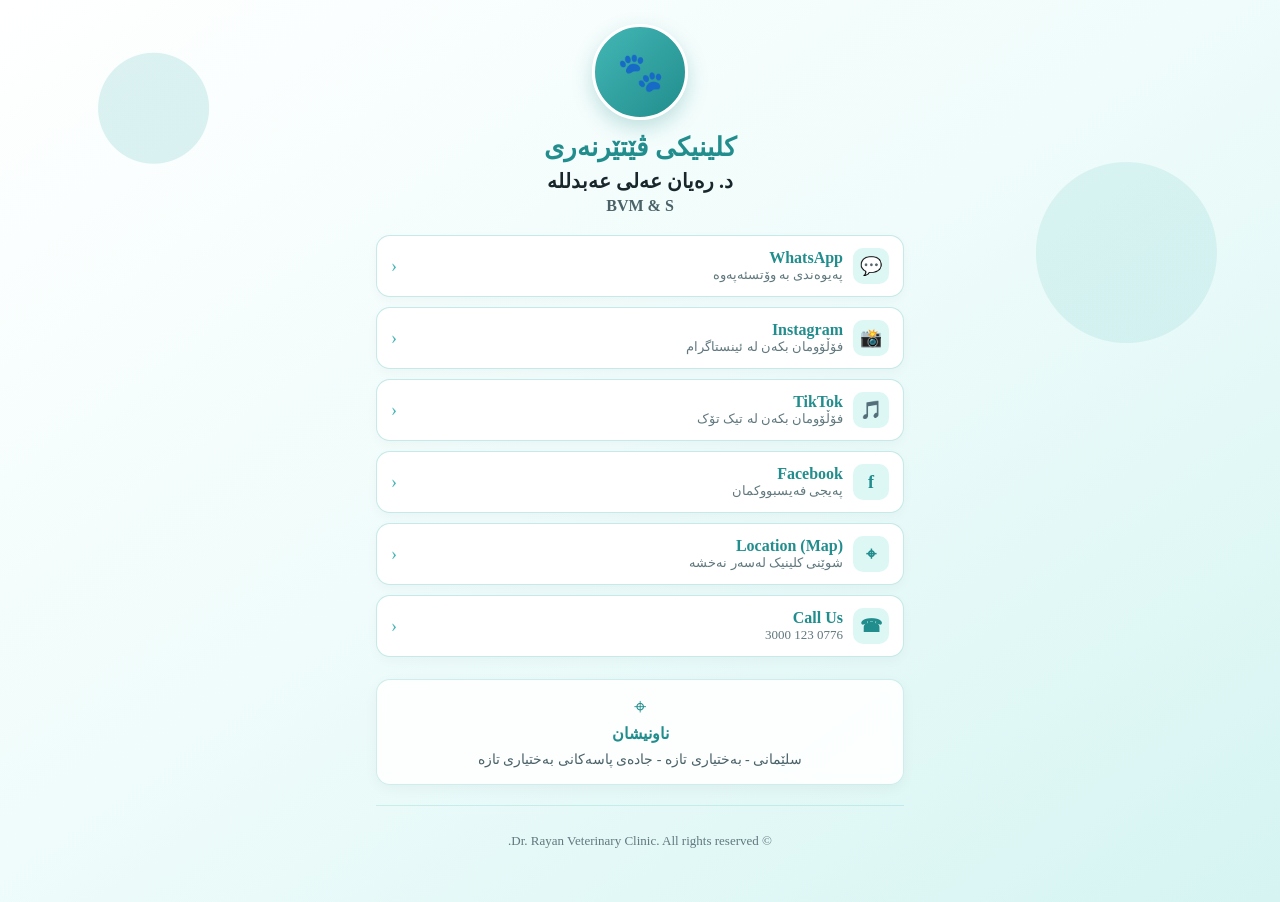
==== commit ba988cca: "Update index.html" ====
--- a/index.html
+++ b/index.html
@@ -3,7 +3,7 @@
 <head>
 <meta charset="UTF-8">
 <meta name="viewport" content="width=device-width, initial-scale=1.0">
-<title>Dr. Rayan Veterinary Clinic</title>
+<title>کلینیکی ڤێتێرنەری د. رەیان عەلی عەبدللە</title>
 <style>
 :root{
   --teal:#43B7B5;
@@ -54,21 +54,32 @@
 
 h1{
   margin:0 0 6px;
-  font-size:24px;
-  color:var(--teal-dark);
-}
-
-.subtitle{
+  font-size:26px;
+  color:var(--teal-dark);
+  font-family:'Times New Roman', Times, serif;
+}
+
+.doctor-name{
+  margin:0 0 4px;
+  font-size:20px;
+  font-weight:bold;
+  color:var(--ink);
+  font-family:'Times New Roman', Times, serif;
+}
+
+.degree{
   margin:0;
   color:#4a6268;
-  font-size:15px;
-  line-height:1.6;
+  font-size:16px;
+  font-weight:bold;
+  font-family:'Times New Roman', Times, serif;
 }
 
 .links{
   display:flex;
   flex-direction:column;
   gap:10px;
+  margin-top:20px;
   margin-bottom:22px;
 }
 
@@ -84,6 +95,7 @@
   color:var(--ink);
   box-shadow:0 4px 12px rgba(0,0,0,.03);
   transition:all .2s ease;
+  font-family:'Times New Roman', Times, serif;
 }
 
 .link:hover{
@@ -114,13 +126,15 @@
 
 .link-title{
   font-weight:700;
-  font-size:15px;
-  color:var(--teal-dark);
+  font-size:16px;
+  color:var(--teal-dark);
+  font-family:'Times New Roman', Times, serif;
 }
 
 .link-desc{
-  font-size:12px;
+  font-size:13px;
   color:#60787e;
+  font-family:'Times New Roman', Times, serif;
 }
 
 .arrow{
@@ -159,23 +173,26 @@
 
 .info-card h3{
   margin:0 0 6px;
-  font-size:15px;
-  color:var(--teal-dark);
+  font-size:16px;
+  color:var(--teal-dark);
+  font-family:'Times New Roman', Times, serif;
 }
 
 .info-card p{
   margin:0;
-  font-size:13px;
+  font-size:14px;
   color:#4a6268;
   line-height:1.5;
+  font-family:'Times New Roman', Times, serif;
 }
 
 footer{
   text-align:center;
-  font-size:12px;
+  font-size:13px;
   color:#60787e;
   border-top:1px solid rgba(67,183,181,.2);
   padding-top:14px;
+  font-family:'Times New Roman', Times, serif;
 }
 </style>
 </head>
@@ -185,8 +202,9 @@
 
   <header class="hero">
     <div class="avatar">🐾</div>
-    <h1>Dr. Rayan Veterinary Clinic</h1>
-    <p class="subtitle">کلینیکی ڤێتێرنەری د. رەیان عەلی عبدللە BVM & S</p>
+    <h1>کلینیکی ڤێتێرنەری</h1>
+    <div class="doctor-name">د. رەیان عەلی عەبدللە</div>
+    <div class="degree">BVM & S</div>
   </header>
 
   <section class="links">
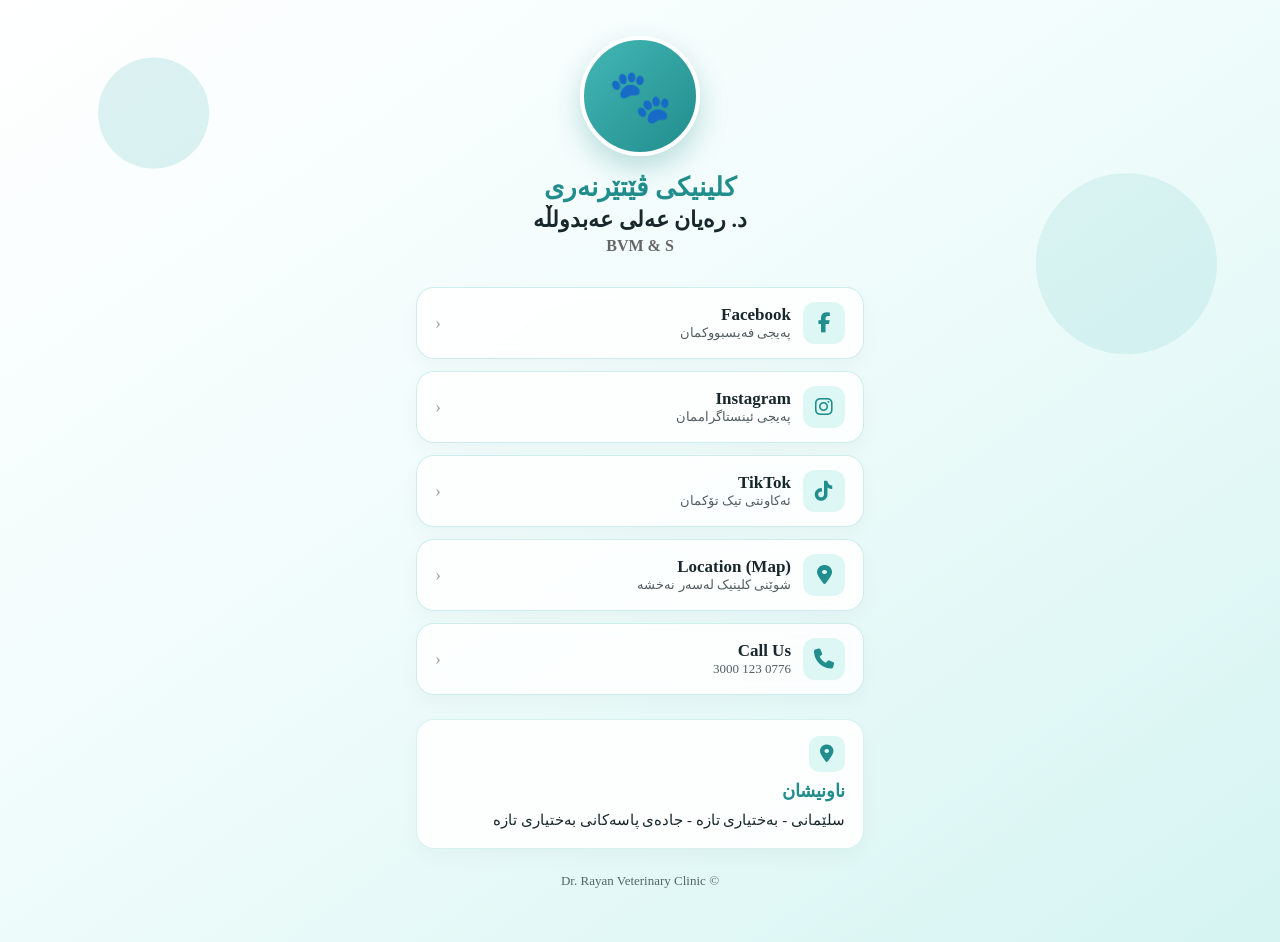
==== commit c79bc46c: "Update index.html" ====
--- a/index.html
+++ b/index.html
@@ -3,7 +3,10 @@
 <head>
 <meta charset="UTF-8">
 <meta name="viewport" content="width=device-width, initial-scale=1.0">
-<title>کلینیکی ڤێتێرنەری د. رەیان عەلی عەبدللە</title>
+<title>کلینیکی ڤێتێرنەری د. رەیان عەلی عەبدولڵە</title>
+
+<link rel="stylesheet" href="https://cdnjs.cloudflare.com/ajax/org/font-awesome/6.4.0/css/all.min.css">
+
 <style>
 :root{
   --teal:#43B7B5;
@@ -16,7 +19,7 @@
 html{scroll-behavior:smooth}
 body{
   margin:0;
-  font-family:'Times New Roman', Times, serif;
+  font-family: 'Times New Roman', Times, serif;
   color:var(--ink);
   min-height:100vh;
   background:
@@ -26,85 +29,140 @@
   overflow-x:hidden;
 }
 
-.wrap{
-  max-width:560px;
+.app{
+  max-width:480px;
   margin:0 auto;
   padding:24px 16px 40px;
+  position:relative;
 }
 
 .hero{
   text-align:center;
-  margin-bottom:20px;
-}
-
+  padding:12px 0 20px;
+}
+
+.avatar-wrap{
+  position:relative;
+  width:120px;
+  height:120px;
+  margin:0 auto 16px;
+}
 .avatar{
-  width:96px;
-  height:96px;
-  margin:0 auto 12px;
+  width:120px;
+  height:120px;
   border-radius:50%;
   background:linear-gradient(135deg,var(--teal),var(--teal-dark));
   color:var(--white);
   display:flex;
   align-items:center;
   justify-content:center;
-  font-size:38px;
-  box-shadow:0 8px 20px rgba(33,141,141,.25);
-  border:3px solid var(--white);
+  font-size:52px;
+  box-shadow:0 12px 28px rgba(33,141,141,.28);
+  border:4px solid var(--white);
 }
 
 h1{
-  margin:0 0 6px;
+  margin:0 0 4px;
   font-size:26px;
-  color:var(--teal-dark);
-  font-family:'Times New Roman', Times, serif;
-}
-
+  font-weight:700;
+  color:var(--teal-dark);
+}
 .doctor-name{
   margin:0 0 4px;
-  font-size:20px;
-  font-weight:bold;
+  font-size:22px;
+  font-weight:600;
   color:var(--ink);
-  font-family:'Times New Roman', Times, serif;
-}
-
+}
 .degree{
-  margin:0;
-  color:#4a6268;
+  margin:0 0 12px;
   font-size:16px;
   font-weight:bold;
-  font-family:'Times New Roman', Times, serif;
+  color:#666;
+  direction: ltr;
 }
 
 .links{
   display:flex;
   flex-direction:column;
-  gap:10px;
-  margin-top:20px;
-  margin-bottom:22px;
-}
-
+  gap:12px;
+  margin-bottom:24px;
+}
 .link{
   display:flex;
   align-items:center;
   justify-content:space-between;
-  background:var(--white);
-  border:1px solid rgba(67,183,181,.3);
-  padding:12px 14px;
-  border-radius:14px;
+  padding:14px 18px;
+  background:rgba(255,255,255,.85);
+  backdrop-filter:blur(8px);
+  border:1px solid rgba(67,183,181,.25);
+  border-radius:18px;
   text-decoration:none;
   color:var(--ink);
-  box-shadow:0 4px 12px rgba(0,0,0,.03);
+  box-shadow:0 8px 20px rgba(0,0,0,.03);
   transition:all .2s ease;
-  font-family:'Times New Roman', Times, serif;
-}
-
+}
 .link:hover{
   transform:translateY(-2px);
+  background:var(--white);
   border-color:var(--teal);
-  box-shadow:0 8px 18px rgba(33,141,141,.15);
-}
-
+  box-shadow:0 12px 24px rgba(67,183,181,.2);
+}
 .link-icon{
+  width:42px;
+  height:42px;
+  border-radius:12px;
+  background:var(--teal-light);
+  color:var(--teal-dark);
+  display:flex;
+  align-items:center;
+  justify-content:center;
+  font-size:20px;
+  margin-left:12px;
+  flex-shrink:0;
+}
+.link-text{
+  flex:1;
+  text-align:right;
+}
+.link-title{
+  display:block;
+  font-size:17px;
+  font-weight:700;
+}
+.link-desc{
+  display:block;
+  font-size:13px;
+  opacity:.75;
+}
+.arrow{
+  font-size:18px;
+  opacity:.4;
+}
+
+.info{
+  display:flex;
+  flex-direction:column;
+  gap:12px;
+}
+.card{
+  background:rgba(255,255,255,.9);
+  border-radius:18px;
+  padding:16px 18px;
+  border:1px solid rgba(67,183,181,.2);
+  box-shadow:0 8px 20px rgba(0,0,0,.03);
+  text-align:right;
+}
+.info-card h3{
+  margin:0 0 6px;
+  font-size:18px;
+  color:var(--teal-dark);
+}
+.info-card p{
+  margin:0;
+  font-size:15px;
+  line-height:1.6;
+}
+.info-icon{
   width:36px;
   height:36px;
   border-radius:10px;
@@ -114,134 +172,34 @@
   align-items:center;
   justify-content:center;
   font-size:18px;
-  font-weight:bold;
-  margin-left:10px;
-}
-
-.link-text{
-  display:flex;
-  flex-direction:column;
-  flex-grow:1;
-}
-
-.link-title{
-  font-weight:700;
-  font-size:16px;
-  color:var(--teal-dark);
-  font-family:'Times New Roman', Times, serif;
-}
-
-.link-desc{
-  font-size:13px;
-  color:#60787e;
-  font-family:'Times New Roman', Times, serif;
-}
-
-.arrow{
-  font-size:18px;
-  color:var(--teal);
-}
-
-.info{
-  display:grid;
-  grid-template-columns:1fr;
-  gap:10px;
-  margin-bottom:20px;
-}
-
-.card{
-  background:rgba(255,255,255,.9);
-  backdrop-filter:blur(6px);
-  border:1px solid rgba(67,183,181,.25);
-  border-radius:14px;
-  padding:14px;
-  box-shadow:0 4px 14px rgba(0,0,0,.04);
-}
-
-.info-card{
-  display:flex;
-  flex-direction:column;
-  align-items:center;
-  text-align:center;
-}
-
-.info-icon{
-  font-size:22px;
-  color:var(--teal-dark);
-  margin-bottom:4px;
-}
-
-.info-card h3{
-  margin:0 0 6px;
-  font-size:16px;
-  color:var(--teal-dark);
-  font-family:'Times New Roman', Times, serif;
-}
-
-.info-card p{
-  margin:0;
-  font-size:14px;
-  color:#4a6268;
-  line-height:1.5;
-  font-family:'Times New Roman', Times, serif;
+  margin-bottom:8px;
 }
 
 footer{
   text-align:center;
+  margin-top:24px;
   font-size:13px;
-  color:#60787e;
-  border-top:1px solid rgba(67,183,181,.2);
-  padding-top:14px;
-  font-family:'Times New Roman', Times, serif;
+  opacity:.7;
 }
 </style>
 </head>
 <body>
 
-<div class="wrap">
+<div class="app">
 
   <header class="hero">
-    <div class="avatar">🐾</div>
+    <div class="avatar-wrap">
+      <div class="avatar">🐾</div>
+    </div>
     <h1>کلینیکی ڤێتێرنەری</h1>
-    <div class="doctor-name">د. رەیان عەلی عەبدللە</div>
+    <div class="doctor-name">د. رەیان عەلی عەبدولڵە</div>
     <div class="degree">BVM & S</div>
   </header>
 
   <section class="links">
 
-    <!-- WhatsApp Link -->
-    <a class="link" href="https://wa.me/9647761233000" target="_blank" rel="noopener">
-      <span class="link-icon">💬</span>
-      <span class="link-text">
-        <span class="link-title">WhatsApp</span>
-        <span class="link-desc">پەیوەندی بە وۆتسئەپەوە</span>
-      </span>
-      <span class="arrow">‹</span>
-    </a>
-
-    <!-- Instagram Link -->
-    <a class="link" href="https://www.instagram.com/dr_rayanvetclinic?igsi=MWJ2azh6ZjNzMzAwZQ==" target="_blank" rel="noopener">
-      <span class="link-icon">📸</span>
-      <span class="link-text">
-        <span class="link-title">Instagram</span>
-        <span class="link-desc">فۆڵۆومان بکەن لە ئینستاگرام</span>
-      </span>
-      <span class="arrow">‹</span>
-    </a>
-
-    <!-- TikTok Link -->
-    <a class="link" href="https://www.tiktok.com/@dr_rayanali?_r=1&_t=ZS-99EIZefkG7r" target="_blank" rel="noopener">
-      <span class="link-icon">🎵</span>
-      <span class="link-text">
-        <span class="link-title">TikTok</span>
-        <span class="link-desc">فۆڵۆومان بکەن لە تیک تۆک</span>
-      </span>
-      <span class="arrow">‹</span>
-    </a>
-
-    <!-- Facebook Link -->
     <a class="link" href="https://www.facebook.com/share/18JutYZNhq/" target="_blank" rel="noopener">
-      <span class="link-icon">f</span>
+      <span class="link-icon"><i class="fa-brands fa-facebook-f"></i></span>
       <span class="link-text">
         <span class="link-title">Facebook</span>
         <span class="link-desc">پەیجی فەیسبووکمان</span>
@@ -249,9 +207,26 @@
       <span class="arrow">‹</span>
     </a>
 
-    <!-- Google Maps Location Link -->
-    <a class="link" href="https://maps.app.goo.gl/tpPzaLGFu7pY5Wwt8" target="_blank" rel="noopener">
-      <span class="link-icon">⌖</span>
+    <a class="link" href="https://www.instagram.com/dr_rayanvetclinic?igsi=MWJ2azh6ZjNzMzAwZQ==" target="_blank" rel="noopener">
+      <span class="link-icon"><i class="fa-brands fa-instagram"></i></span>
+      <span class="link-text">
+        <span class="link-title">Instagram</span>
+        <span class="link-desc">پەیجی ئینستاگراممان</span>
+      </span>
+      <span class="arrow">‹</span>
+    </a>
+
+    <a class="link" href="https://www.tiktok.com/@dr_rayanali?_r=1&_t=ZS-99EIZefkG7r" target="_blank" rel="noopener">
+      <span class="link-icon"><i class="fa-brands fa-tiktok"></i></span>
+      <span class="link-text">
+        <span class="link-title">TikTok</span>
+        <span class="link-desc">ئەکاونتی تیک تۆکمان</span>
+      </span>
+      <span class="arrow">‹</span>
+    </a>
+
+    <a class="link" href="https://maps.app.goo.gl/tpPzaLGFu7pY5Wwt8 " target="_blank" rel="noopener">
+      <span class="link-icon"><i class="fa-solid fa-location-dot"></i></span>
       <span class="link-text">
         <span class="link-title">Location (Map)</span>
         <span class="link-desc">شوێنی کلینیک لەسەر نەخشە</span>
@@ -259,9 +234,8 @@
       <span class="arrow">‹</span>
     </a>
 
-    <!-- Direct Phone Call Link -->
     <a class="link" href="tel:07761233000">
-      <span class="link-icon">☎</span>
+      <span class="link-icon"><i class="fa-solid fa-phone"></i></span>
       <span class="link-text">
         <span class="link-title">Call Us</span>
         <span class="link-desc">0776 123 3000</span>
@@ -273,14 +247,14 @@
 
   <section class="info">
     <div class="card info-card">
-      <div class="info-icon">⌖</div>
+      <div class="info-icon"><i class="fa-solid fa-location-dot"></i></div>
       <h3>ناونیشان</h3>
       <p>سلێمانی - بەختیاری تازە - جادەی پاسەکانی بەختیاری تازە</p>
     </div>
   </section>
 
   <footer>
-    <p>© Dr. Rayan Veterinary Clinic. All rights reserved.</p>
+    <p>© Dr. Rayan Veterinary Clinic</p>
   </footer>
 
 </div>
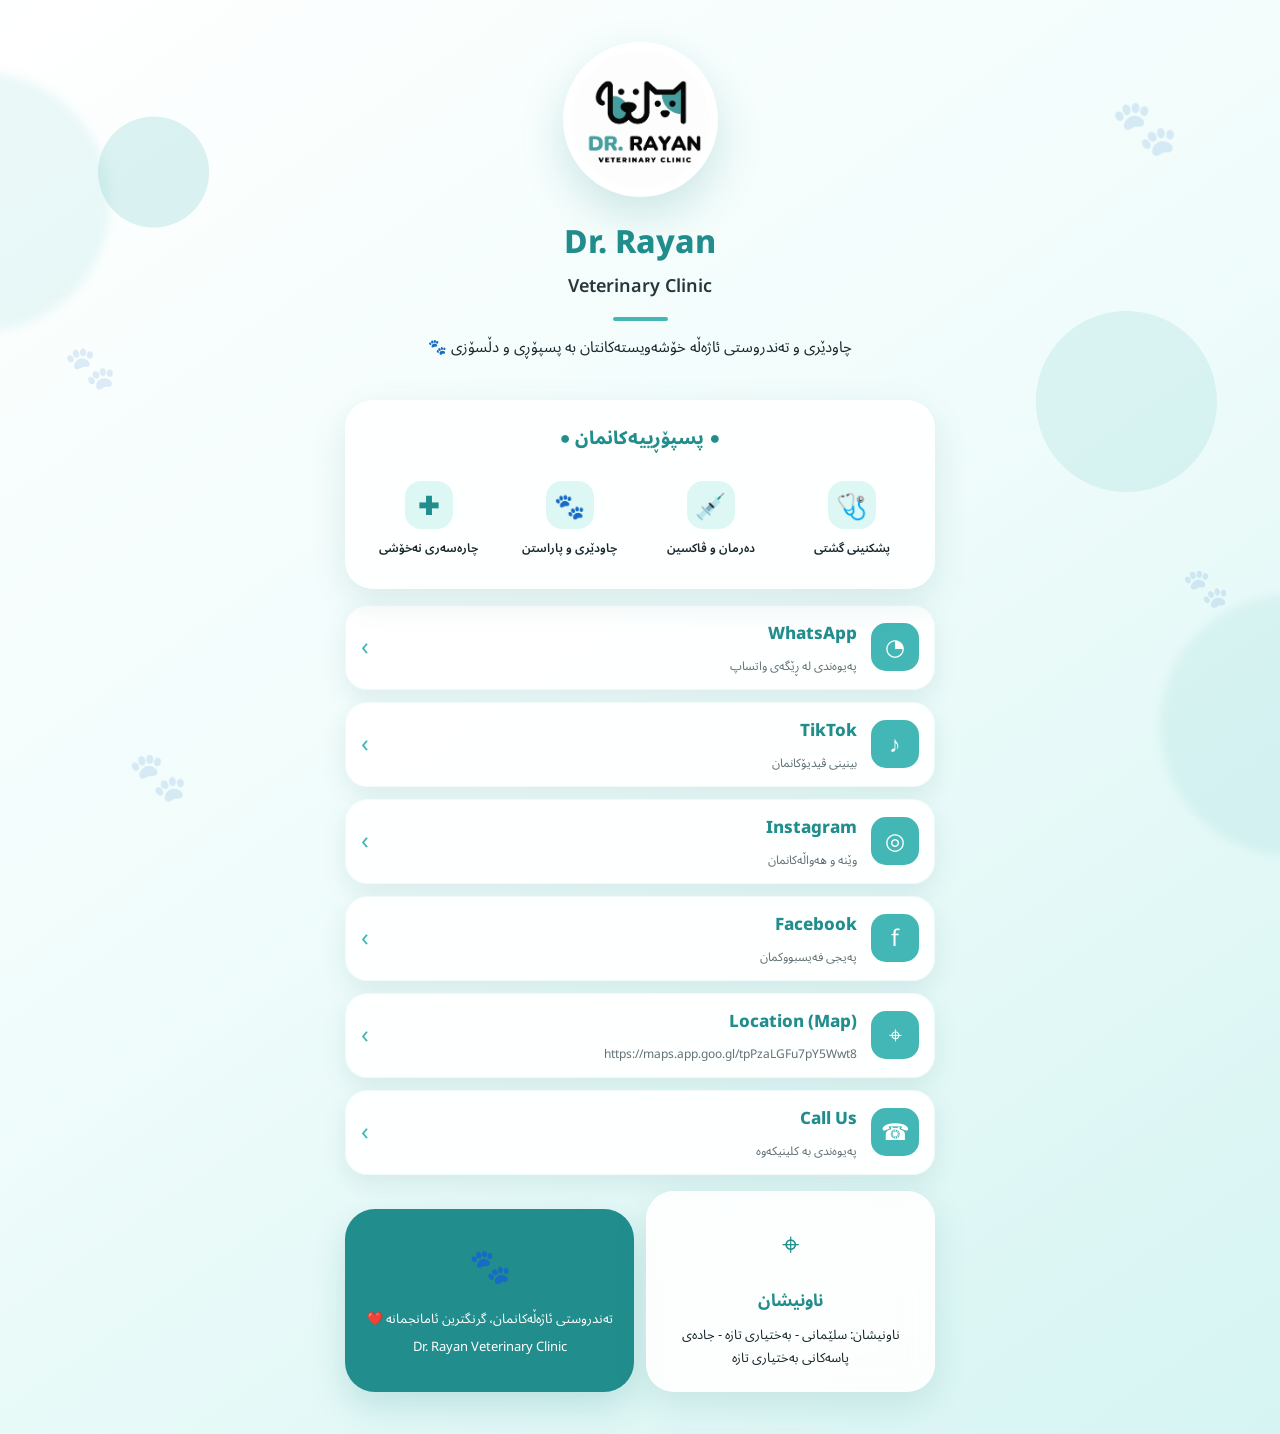
==== commit c7f4303f: "Update index.html" ====
--- a/index.html
+++ b/index.html
@@ -3,11 +3,10 @@
 <head>
 <meta charset="UTF-8">
 <meta name="viewport" content="width=device-width, initial-scale=1.0">
-<title>کلینیکی ڤێتێرنەری د. رەیان عەلی عەبدولڵە</title>
-
-<link rel="stylesheet" href="https://cdnjs.cloudflare.com/ajax/org/font-awesome/6.4.0/css/all.min.css">
-
+<title>Dr. Rayan Veterinary Clinic</title>
 <style>
+@import url('https://fonts.googleapis.com/css2?family=Noto+Sans+Arabic:wght@400;500;600;700;800&display=swap');
+
 :root{
   --teal:#43B7B5;
   --teal-dark:#218D8D;
@@ -19,7 +18,7 @@
 html{scroll-behavior:smooth}
 body{
   margin:0;
-  font-family: 'Times New Roman', Times, serif;
+  font-family:'Noto Sans Arabic',Tahoma,Arial,sans-serif;
   color:var(--ink);
   min-height:100vh;
   background:
@@ -28,178 +27,176 @@
     linear-gradient(145deg,#ffffff 0%,#effcfb 48%,#d5f4f2 100%);
   overflow-x:hidden;
 }
-
-.app{
-  max-width:480px;
-  margin:0 auto;
-  padding:24px 16px 40px;
-  position:relative;
-}
-
-.hero{
-  text-align:center;
-  padding:12px 0 20px;
-}
-
-.avatar-wrap{
-  position:relative;
-  width:120px;
-  height:120px;
-  margin:0 auto 16px;
-}
-.avatar{
-  width:120px;
-  height:120px;
+body:before,body:after{
+  content:"";
+  position:fixed;
+  width:260px;height:260px;
   border-radius:50%;
-  background:linear-gradient(135deg,var(--teal),var(--teal-dark));
-  color:var(--white);
-  display:flex;
-  align-items:center;
-  justify-content:center;
-  font-size:52px;
-  box-shadow:0 12px 28px rgba(33,141,141,.28);
-  border:4px solid var(--white);
-}
-
-h1{
-  margin:0 0 4px;
-  font-size:26px;
-  font-weight:700;
-  color:var(--teal-dark);
-}
-.doctor-name{
-  margin:0 0 4px;
-  font-size:22px;
-  font-weight:600;
-  color:var(--ink);
-}
-.degree{
-  margin:0 0 12px;
-  font-size:16px;
-  font-weight:bold;
-  color:#666;
-  direction: ltr;
-}
-
-.links{
-  display:flex;
-  flex-direction:column;
-  gap:12px;
-  margin-bottom:24px;
-}
+  background:rgba(67,183,181,.10);
+  filter:blur(5px);
+  z-index:-2;
+  animation:float 8s ease-in-out infinite;
+}
+body:before{top:8%;left:-150px}
+body:after{bottom:5%;right:-140px;animation-delay:-4s}
+@keyframes float{50%{transform:translate(25px,20px) scale(1.08)}}
+
+.paw{
+  position:fixed;
+  color:rgba(67,183,181,.13);
+  font-size:54px;
+  z-index:-1;
+  animation:drift 7s ease-in-out infinite;
+  user-select:none;
+}
+.p1{top:8%;right:8%}.p2{top:36%;left:5%;font-size:42px;animation-delay:-2s}
+.p3{top:61%;right:4%;font-size:38px;animation-delay:-4s}
+.p4{bottom:8%;left:10%;font-size:48px;animation-delay:-5s}
+@keyframes drift{50%{transform:translateY(-18px) rotate(8deg)}}
+
+.wrapper{width:min(620px,100%);margin:auto;padding:24px 15px 42px}
+.hero{text-align:center;padding:18px 10px 8px}
+.logo{
+  width:155px;height:155px;object-fit:contain;
+  border-radius:50%;
+  background:#fff;
+  padding:9px;
+  box-shadow:0 18px 45px rgba(33,141,141,.20);
+  animation:logoIn .8s ease both;
+}
+@keyframes logoIn{from{opacity:0;transform:scale(.75)}to{opacity:1;transform:scale(1)}}
+h1{margin:15px 0 2px;font-size:32px;line-height:1.2;color:var(--teal-dark);font-weight:800;direction:ltr}
+.hero .subtitle{font-size:18px;font-weight:600;margin:5px 0;color:#26373b}
+.line{width:55px;height:4px;border-radius:20px;background:var(--teal);margin:12px auto}
+.bio{font-size:15px;line-height:1.9;margin:0 auto 16px;max-width:500px}
+
+.card{
+  background:rgba(255,255,255,.90);
+  border:1px solid rgba(255,255,255,.95);
+  box-shadow:0 12px 35px rgba(27,105,108,.12);
+  border-radius:28px;
+  backdrop-filter:blur(14px);
+}
+.services{padding:18px 16px;margin:14px 0 16px}
+.section-title{text-align:center;color:var(--teal-dark);font-size:18px;font-weight:800;margin:0 0 15px}
+.service-grid{display:grid;grid-template-columns:repeat(4,1fr);gap:8px}
+.service{padding:9px 4px;text-align:center;font-size:12px;font-weight:600}
+.icon-circle{
+  width:48px;height:48px;margin:0 auto 7px;border-radius:16px;
+  display:grid;place-items:center;background:var(--teal-light);
+  color:var(--teal-dark);font-size:25px;
+}
+
+.links{display:grid;gap:12px}
 .link{
-  display:flex;
-  align-items:center;
-  justify-content:space-between;
-  padding:14px 18px;
-  background:rgba(255,255,255,.85);
-  backdrop-filter:blur(8px);
-  border:1px solid rgba(67,183,181,.25);
-  border-radius:18px;
-  text-decoration:none;
-  color:var(--ink);
-  box-shadow:0 8px 20px rgba(0,0,0,.03);
-  transition:all .2s ease;
-}
-.link:hover{
-  transform:translateY(-2px);
-  background:var(--white);
-  border-color:var(--teal);
-  box-shadow:0 12px 24px rgba(67,183,181,.2);
-}
+  display:flex;align-items:center;gap:14px;
+  min-height:70px;padding:10px 15px;
+  text-decoration:none;color:var(--ink);
+  background:rgba(255,255,255,.94);
+  border-radius:22px;
+  box-shadow:0 9px 24px rgba(27,105,108,.10);
+  transition:.25s ease;
+  border:1px solid rgba(67,183,181,.08);
+}
+.link:hover{transform:translateY(-3px);box-shadow:0 14px 28px rgba(27,105,108,.16)}
+.link:active{transform:scale(.985)}
 .link-icon{
-  width:42px;
-  height:42px;
-  border-radius:12px;
-  background:var(--teal-light);
-  color:var(--teal-dark);
-  display:flex;
-  align-items:center;
-  justify-content:center;
-  font-size:20px;
-  margin-left:12px;
-  flex-shrink:0;
-}
-.link-text{
-  flex:1;
-  text-align:right;
-}
-.link-title{
-  display:block;
-  font-size:17px;
-  font-weight:700;
-}
-.link-desc{
-  display:block;
-  font-size:13px;
-  opacity:.75;
-}
-.arrow{
-  font-size:18px;
-  opacity:.4;
-}
-
-.info{
-  display:flex;
-  flex-direction:column;
-  gap:12px;
-}
-.card{
-  background:rgba(255,255,255,.9);
-  border-radius:18px;
-  padding:16px 18px;
-  border:1px solid rgba(67,183,181,.2);
-  box-shadow:0 8px 20px rgba(0,0,0,.03);
-  text-align:right;
-}
-.info-card h3{
-  margin:0 0 6px;
-  font-size:18px;
-  color:var(--teal-dark);
-}
-.info-card p{
-  margin:0;
-  font-size:15px;
-  line-height:1.6;
-}
-.info-icon{
-  width:36px;
-  height:36px;
-  border-radius:10px;
-  background:var(--teal-light);
-  color:var(--teal-dark);
-  display:flex;
-  align-items:center;
-  justify-content:center;
-  font-size:18px;
-  margin-bottom:8px;
-}
-
-footer{
-  text-align:center;
-  margin-top:24px;
-  font-size:13px;
-  opacity:.7;
+  flex:0 0 48px;width:48px;height:48px;border-radius:15px;
+  background:var(--teal);color:#fff;display:grid;place-items:center;
+  font-size:23px;direction:ltr;
+}
+.link-text{flex:1;text-align:right}
+.link-title{display:block;font-size:17px;font-weight:800;color:var(--teal-dark);direction:ltr;text-align:right}
+.link-desc{display:block;font-size:12px;color:#607276;margin-top:2px}
+.arrow{font-size:25px;color:var(--teal);direction:ltr}
+
+.info{display:grid;grid-template-columns:1fr 1fr;gap:12px;margin-top:16px}
+.info-card{padding:20px 14px;text-align:center;min-height:150px}
+.info-icon{font-size:31px;color:var(--teal-dark)}
+.info h3{margin:5px 0;font-size:17px;color:var(--teal-dark)}
+.info p{font-size:13px;line-height:1.8;margin:0}
+
+.footer{
+  margin-top:18px;padding:22px 16px;text-align:center;
+  background:var(--teal-dark);color:#fff;border-radius:30px;
+  box-shadow:0 14px 35px rgba(33,141,141,.20);
+}
+.footer .pawbig{font-size:34px}
+.footer p{margin:5px 0;font-size:13px}
+
+@media(max-width:430px){
+  .wrapper{padding:15px 11px 28px}
+  .logo{width:135px;height:135px}
+  h1{font-size:27px}
+  .hero .subtitle{font-size:16px}
+  .service-grid{grid-template-columns:repeat(2,1fr)}
+  .service{font-size:12px}
+  .info{grid-template-columns:1fr}
+  .info-card{min-height:auto}
 }
 </style>
 </head>
 <body>
 
-<div class="app">
+<div class="paw p1">🐾</div>
+<div class="paw p2">🐾</div>
+<div class="paw p3">🐾</div>
+<div class="paw p4">🐾</div>
+
+<main class="wrapper">
 
   <header class="hero">
-    <div class="avatar-wrap">
-      <div class="avatar">🐾</div>
+    <img class="logo" src="[data-uri]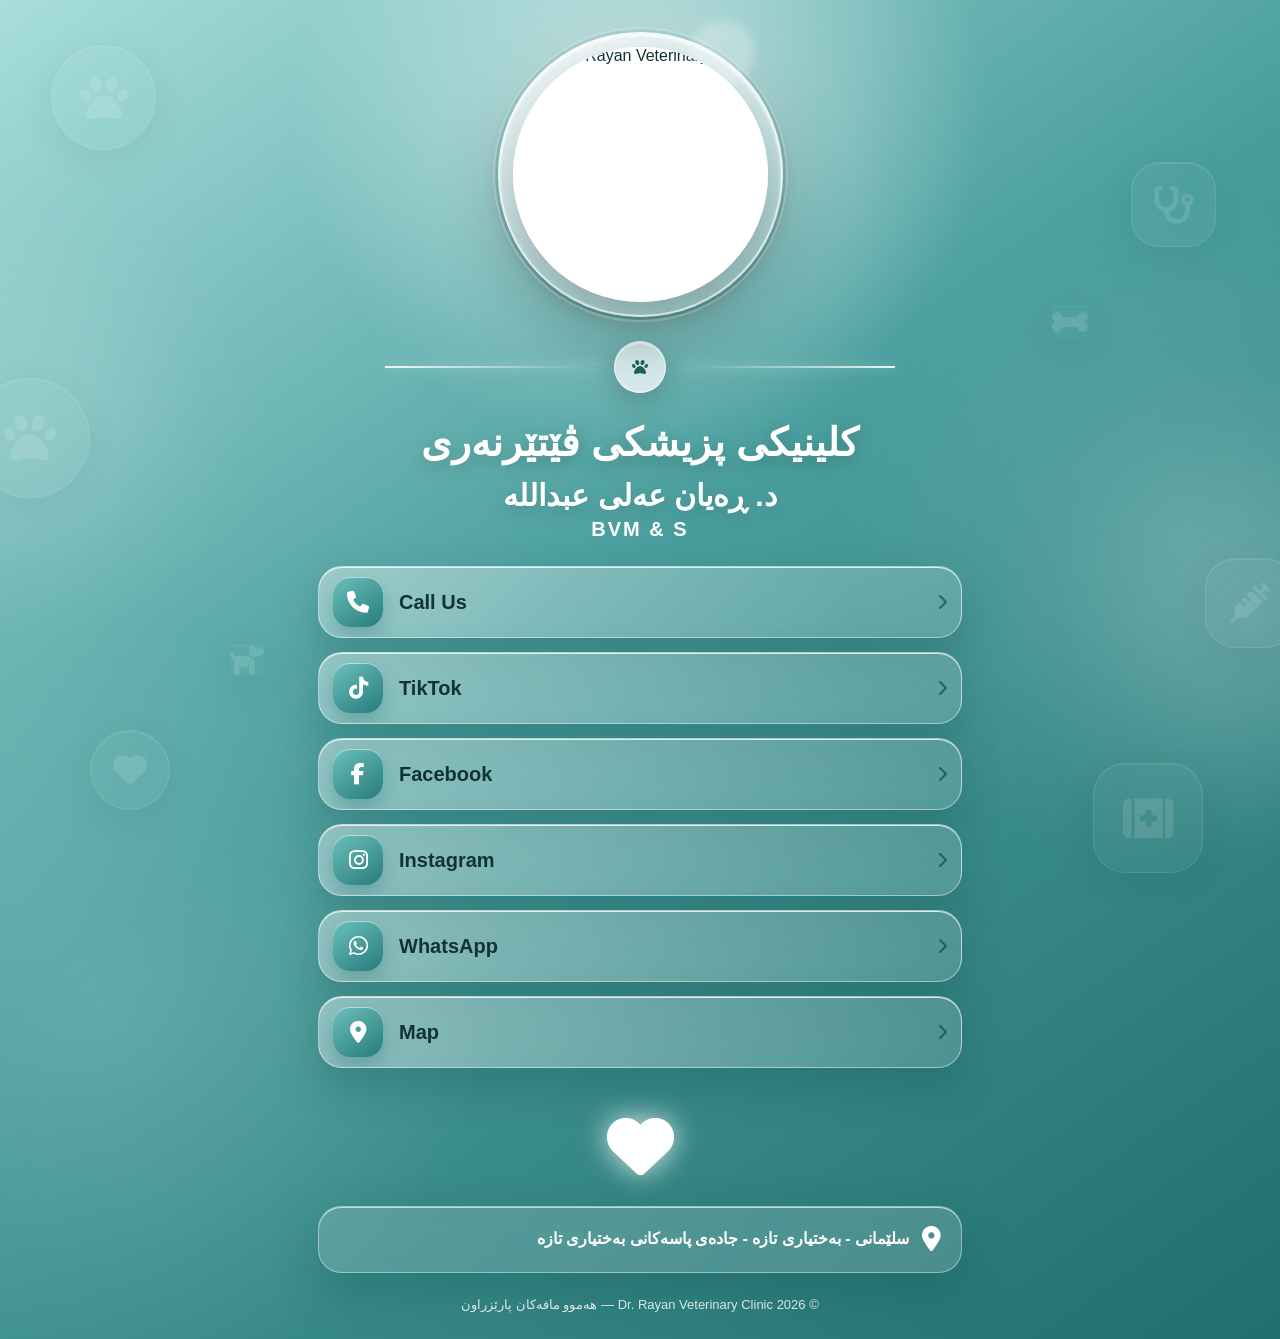
==== commit 40e73e26: "Update index.html" ====
--- a/index.html
+++ b/index.html
@@ -3,241 +3,432 @@
 <head>
 <meta charset="UTF-8">
 <meta name="viewport" content="width=device-width, initial-scale=1.0">
+<meta name="theme-color" content="#499e9d">
 <title>Dr. Rayan Veterinary Clinic</title>
+
+<link rel="stylesheet"
+href="https://cdnjs.cloudflare.com/ajax/libs/font-awesome/6.5.2/css/all.min.css">
+
 <style>
-@import url('https://fonts.googleapis.com/css2?family=Noto+Sans+Arabic:wght@400;500;600;700;800&display=swap');
-
 :root{
-  --teal:#43B7B5;
-  --teal-dark:#218D8D;
-  --teal-light:#DDF7F5;
-  --ink:#18272b;
+  --teal:#499e9d;
+  --dark:#176564;
+  --deep:#0d4f4e;
   --white:#fff;
 }
-*{box-sizing:border-box}
-html{scroll-behavior:smooth}
+
+*{box-sizing:border-box;margin:0;padding:0}
+
 body{
-  margin:0;
-  font-family:'Noto Sans Arabic',Tahoma,Arial,sans-serif;
-  color:var(--ink);
   min-height:100vh;
+  overflow-x:hidden;
+  font-family:"Noto Sans Arabic","Segoe UI",Tahoma,Arial,sans-serif;
+  color:#123333;
   background:
-    radial-gradient(circle at 12% 12%,rgba(67,183,181,.18) 0 55px,transparent 56px),
-    radial-gradient(circle at 88% 28%,rgba(67,183,181,.13) 0 90px,transparent 91px),
-    linear-gradient(145deg,#ffffff 0%,#effcfb 48%,#d5f4f2 100%);
-  overflow-x:hidden;
-}
-body:before,body:after{
+    radial-gradient(circle at 50% 8%,rgba(255,255,255,.55),transparent 25%),
+    radial-gradient(circle at 8% 75%,rgba(255,255,255,.15),transparent 25%),
+    radial-gradient(circle at 92% 40%,rgba(255,255,255,.13),transparent 24%),
+    linear-gradient(145deg,#a8dedb 0%,#499e9d 45%,#216f6e 100%);
+  position:relative;
+}
+
+/* Beautiful veterinary background */
+.vet-bg{
+  position:fixed;
+  inset:0;
+  overflow:hidden;
+  pointer-events:none;
+  z-index:0;
+}
+.vet-bg i{
+  position:absolute;
+  display:grid;
+  place-items:center;
+  color:rgba(255,255,255,.13);
+  border:1px solid rgba(255,255,255,.10);
+  background:rgba(255,255,255,.035);
+  box-shadow:0 10px 35px rgba(7,65,64,.08), inset 0 1px rgba(255,255,255,.08);
+  backdrop-filter:blur(3px);
+  -webkit-backdrop-filter:blur(3px);
+  animation:floatIcon 8s ease-in-out infinite;
+}
+.vet-bg i:nth-child(1){width:105px;height:105px;border-radius:50%;font-size:48px;top:5%;left:4%}
+.vet-bg i:nth-child(2){width:85px;height:85px;border-radius:28px;font-size:38px;top:18%;right:5%;animation-delay:-2s}
+.vet-bg i:nth-child(3){width:120px;height:120px;border-radius:50%;font-size:52px;top:42%;left:-30px;animation-delay:-5s}
+.vet-bg i:nth-child(4){width:90px;height:90px;border-radius:30px;font-size:40px;top:62%;right:-15px;animation-delay:-1s}
+.vet-bg i:nth-child(5){width:80px;height:80px;border-radius:50%;font-size:34px;bottom:10%;left:7%;animation-delay:-4s}
+.vet-bg i:nth-child(6){width:110px;height:110px;border-radius:32px;font-size:45px;bottom:3%;right:6%;animation-delay:-6s}
+.vet-bg i:nth-child(7){font-size:32px;background:none;border:0;top:34%;right:15%;animation-delay:-3s}
+.vet-bg i:nth-child(8){font-size:30px;background:none;border:0;bottom:25%;left:18%;animation-delay:-7s}
+
+@keyframes floatIcon{
+  0%,100%{transform:translateY(0) rotate(0deg)}
+  50%{transform:translateY(-18px) rotate(5deg)}
+}
+
+/* glowing orbs */
+.orb{
+  position:fixed;
+  width:300px;height:300px;
+  border-radius:50%;
+  background:rgba(255,255,255,.13);
+  filter:blur(65px);
+  pointer-events:none;
+  z-index:0;
+  animation:orb 10s ease-in-out infinite alternate;
+}
+.orb.a{left:-130px;top:30%}
+.orb.b{right:-120px;bottom:15%;animation-delay:-5s}
+@keyframes orb{
+  to{transform:translate(45px,-35px) scale(1.15)}
+}
+
+main{
+  position:relative;
+  z-index:2;
+  width:min(680px,100%);
+  margin:auto;
+  padding:32px 18px 22px;
+}
+
+/* Circular logo frame */
+.logo-wrap{
+  width:285px;
+  height:285px;
+  margin:0 auto 24px;
+  padding:13px;
+  border-radius:50%;
+  position:relative;
+  display:grid;
+  place-items:center;
+  background:
+    linear-gradient(145deg,rgba(255,255,255,.85),rgba(255,255,255,.24));
+  border:2px solid rgba(255,255,255,.75);
+  box-shadow:
+    0 25px 60px rgba(7,67,66,.34),
+    0 8px 20px rgba(0,0,0,.15),
+    inset 0 2px 3px rgba(255,255,255,.9),
+    inset 0 -10px 25px rgba(20,100,99,.13);
+  backdrop-filter:blur(16px);
+  -webkit-backdrop-filter:blur(16px);
+  animation:logoFloat 5s ease-in-out infinite;
+}
+.logo-wrap::before{
   content:"";
-  position:fixed;
-  width:260px;height:260px;
-  border-radius:50%;
-  background:rgba(67,183,181,.10);
-  filter:blur(5px);
-  z-index:-2;
-  animation:float 8s ease-in-out infinite;
-}
-body:before{top:8%;left:-150px}
-body:after{bottom:5%;right:-140px;animation-delay:-4s}
-@keyframes float{50%{transform:translate(25px,20px) scale(1.08)}}
-
+  position:absolute;
+  inset:-7px;
+  border-radius:50%;
+  border:2px solid rgba(255,255,255,.28);
+  box-shadow:0 0 35px rgba(255,255,255,.22);
+}
+.logo-wrap::after{
+  content:"";
+  position:absolute;
+  width:65px;height:65px;
+  top:-14px;right:26px;
+  border-radius:50%;
+  background:rgba(255,255,255,.25);
+  filter:blur(4px);
+}
+.logo{
+  width:100%;
+  height:100%;
+  object-fit:contain;
+  border-radius:50%;
+  background:#fff;
+  box-shadow:
+    0 12px 28px rgba(0,0,0,.22),
+    inset 0 0 0 1px rgba(255,255,255,.8);
+}
+@keyframes logoFloat{
+  0%,100%{transform:translateY(0)}
+  50%{transform:translateY(-8px)}
+}
+
+.paw-divider{
+  display:flex;
+  align-items:center;
+  gap:15px;
+  margin:0 auto 20px;
+  max-width:510px;
+}
+.paw-divider span{
+  height:2px;
+  flex:1;
+  background:linear-gradient(90deg,transparent,rgba(255,255,255,.9));
+  box-shadow:0 0 12px rgba(255,255,255,.5);
+}
+.paw-divider span:last-child{
+  background:linear-gradient(90deg,rgba(255,255,255,.9),transparent);
+}
 .paw{
-  position:fixed;
-  color:rgba(67,183,181,.13);
-  font-size:54px;
-  z-index:-1;
-  animation:drift 7s ease-in-out infinite;
-  user-select:none;
-}
-.p1{top:8%;right:8%}.p2{top:36%;left:5%;font-size:42px;animation-delay:-2s}
-.p3{top:61%;right:4%;font-size:38px;animation-delay:-4s}
-.p4{bottom:8%;left:10%;font-size:48px;animation-delay:-5s}
-@keyframes drift{50%{transform:translateY(-18px) rotate(8deg)}}
-
-.wrapper{width:min(620px,100%);margin:auto;padding:24px 15px 42px}
-.hero{text-align:center;padding:18px 10px 8px}
-.logo{
-  width:155px;height:155px;object-fit:contain;
-  border-radius:50%;
-  background:#fff;
-  padding:9px;
-  box-shadow:0 18px 45px rgba(33,141,141,.20);
-  animation:logoIn .8s ease both;
-}
-@keyframes logoIn{from{opacity:0;transform:scale(.75)}to{opacity:1;transform:scale(1)}}
-h1{margin:15px 0 2px;font-size:32px;line-height:1.2;color:var(--teal-dark);font-weight:800;direction:ltr}
-.hero .subtitle{font-size:18px;font-weight:600;margin:5px 0;color:#26373b}
-.line{width:55px;height:4px;border-radius:20px;background:var(--teal);margin:12px auto}
-.bio{font-size:15px;line-height:1.9;margin:0 auto 16px;max-width:500px}
-
-.card{
-  background:rgba(255,255,255,.90);
-  border:1px solid rgba(255,255,255,.95);
-  box-shadow:0 12px 35px rgba(27,105,108,.12);
-  border-radius:28px;
-  backdrop-filter:blur(14px);
-}
-.services{padding:18px 16px;margin:14px 0 16px}
-.section-title{text-align:center;color:var(--teal-dark);font-size:18px;font-weight:800;margin:0 0 15px}
-.service-grid{display:grid;grid-template-columns:repeat(4,1fr);gap:8px}
-.service{padding:9px 4px;text-align:center;font-size:12px;font-weight:600}
-.icon-circle{
-  width:48px;height:48px;margin:0 auto 7px;border-radius:16px;
-  display:grid;place-items:center;background:var(--teal-light);
-  color:var(--teal-dark);font-size:25px;
-}
-
-.links{display:grid;gap:12px}
+  width:52px;height:52px;
+  display:grid;
+  place-items:center;
+  color:var(--dark);
+  background:rgba(255,255,255,.75);
+  border:1px solid rgba(255,255,255,.9);
+  border-radius:50%;
+  box-shadow:0 10px 30px rgba(0,0,0,.18),inset 0 2px rgba(255,255,255,.9);
+  animation:pulse 2.5s infinite;
+}
+@keyframes pulse{
+  50%{transform:scale(1.09);box-shadow:0 0 30px rgba(255,255,255,.6)}
+}
+
+h1{
+  text-align:center;
+  color:#fff;
+  font-size:clamp(24px,6vw,39px);
+  line-height:1.55;
+  text-shadow:0 5px 18px rgba(0,0,0,.2);
+}
+.doctor{
+  text-align:center;
+  color:#fff;
+  font-size:clamp(21px,5vw,30px);
+  font-weight:800;
+  margin-top:5px;
+  text-shadow:0 5px 18px rgba(0,0,0,.2);
+}
+.degree{
+  text-align:center;
+  direction:ltr;
+  color:#fff;
+  font-size:20px;
+  font-weight:900;
+  letter-spacing:2px;
+  margin:5px 0 25px;
+}
+
+.links{
+  display:grid;
+  gap:14px;
+}
 .link{
-  display:flex;align-items:center;gap:14px;
-  min-height:70px;padding:10px 15px;
-  text-decoration:none;color:var(--ink);
-  background:rgba(255,255,255,.94);
-  border-radius:22px;
-  box-shadow:0 9px 24px rgba(27,105,108,.10);
-  transition:.25s ease;
-  border:1px solid rgba(67,183,181,.08);
-}
-.link:hover{transform:translateY(-3px);box-shadow:0 14px 28px rgba(27,105,108,.16)}
-.link:active{transform:scale(.985)}
-.link-icon{
-  flex:0 0 48px;width:48px;height:48px;border-radius:15px;
-  background:var(--teal);color:#fff;display:grid;place-items:center;
-  font-size:23px;direction:ltr;
-}
-.link-text{flex:1;text-align:right}
-.link-title{display:block;font-size:17px;font-weight:800;color:var(--teal-dark);direction:ltr;text-align:right}
-.link-desc{display:block;font-size:12px;color:#607276;margin-top:2px}
-.arrow{font-size:25px;color:var(--teal);direction:ltr}
-
-.info{display:grid;grid-template-columns:1fr 1fr;gap:12px;margin-top:16px}
-.info-card{padding:20px 14px;text-align:center;min-height:150px}
-.info-icon{font-size:31px;color:var(--teal-dark)}
-.info h3{margin:5px 0;font-size:17px;color:var(--teal-dark)}
-.info p{font-size:13px;line-height:1.8;margin:0}
-
-.footer{
-  margin-top:18px;padding:22px 16px;text-align:center;
-  background:var(--teal-dark);color:#fff;border-radius:30px;
-  box-shadow:0 14px 35px rgba(33,141,141,.20);
-}
-.footer .pawbig{font-size:34px}
-.footer p{margin:5px 0;font-size:13px}
-
-@media(max-width:430px){
-  .wrapper{padding:15px 11px 28px}
-  .logo{width:135px;height:135px}
-  h1{font-size:27px}
-  .hero .subtitle{font-size:16px}
-  .service-grid{grid-template-columns:repeat(2,1fr)}
-  .service{font-size:12px}
-  .info{grid-template-columns:1fr}
-  .info-card{min-height:auto}
+  min-height:70px;
+  display:flex;
+  align-items:center;
+  direction:ltr;
+  text-decoration:none;
+  color:#123333;
+  padding:10px 14px;
+  border-radius:24px;
+  position:relative;
+  overflow:hidden;
+  background:linear-gradient(135deg,rgba(255,255,255,.40),rgba(255,255,255,.13));
+  border:1px solid rgba(255,255,255,.46);
+  box-shadow:
+    0 18px 42px rgba(8,67,66,.25),
+    inset 0 1px 0 rgba(255,255,255,.8);
+  backdrop-filter:blur(18px);
+  -webkit-backdrop-filter:blur(18px);
+  transition:.35s ease;
+}
+.link::before{
+  content:"";
+  position:absolute;
+  top:0;bottom:0;width:45%;
+  left:-60%;
+  background:linear-gradient(90deg,transparent,rgba(255,255,255,.45),transparent);
+  transform:skewX(-20deg);
+  transition:.7s;
+}
+.link:hover::before{left:120%}
+.link:hover{
+  transform:translateY(-5px) scale(1.015);
+  box-shadow:0 28px 58px rgba(7,62,61,.35),inset 0 1px #fff;
+}
+.link:active{transform:scale(.98)}
+
+.icon{
+  width:50px;height:50px;
+  flex:0 0 50px;
+  display:grid;
+  place-items:center;
+  color:#fff;
+  font-size:22px;
+  border-radius:17px;
+  background:linear-gradient(145deg,#6bc0bd,#277b7a);
+  box-shadow:0 10px 20px rgba(20,100,99,.3),inset 0 1px rgba(255,255,255,.55);
+  transition:.35s;
+}
+.link:hover .icon{transform:scale(1.1) rotate(-5deg)}
+.label{
+  flex:1;
+  text-align:left;
+  padding:0 16px;
+  font-size:20px;
+  font-weight:800;
+}
+.arrow{opacity:.6;transition:.35s}
+.link:hover .arrow{transform:translateX(-6px)}
+
+.heartbeat{
+  height:120px;
+  position:relative;
+  display:grid;
+  place-items:center;
+  margin-top:18px;
+}
+.heart{
+  color:#fff;
+  font-size:67px;
+  filter:drop-shadow(0 0 14px rgba(255,255,255,.8));
+  animation:heartBeat 1.5s infinite;
+}
+@keyframes heartBeat{
+  0%,100%{transform:scale(1)}
+  12%{transform:scale(1.14)}
+  24%{transform:scale(1)}
+  36%{transform:scale(1.08)}
+  50%{transform:scale(1)}
+}
+.ekg{
+  position:absolute;
+  width:290px;
+  max-width:70%;
+}
+.ekg path{
+  fill:none;
+  stroke:#fff;
+  stroke-width:3;
+  stroke-linecap:round;
+  stroke-linejoin:round;
+  stroke-dasharray:400;
+  stroke-dashoffset:400;
+  animation:draw 2.7s linear infinite;
+  filter:drop-shadow(0 0 5px rgba(255,255,255,.9));
+}
+@keyframes draw{to{stroke-dashoffset:0}}
+
+.address{
+  display:flex;
+  align-items:center;
+  gap:13px;
+  padding:18px 20px;
+  color:#fff;
+  font-weight:700;
+  font-size:16px;
+  line-height:1.8;
+  border-radius:23px;
+  background:rgba(255,255,255,.15);
+  border:1px solid rgba(255,255,255,.4);
+  box-shadow:0 18px 45px rgba(8,67,66,.25),inset 0 1px rgba(255,255,255,.65);
+  backdrop-filter:blur(17px);
+  -webkit-backdrop-filter:blur(17px);
+}
+.address i{font-size:25px;flex:0 0 auto}
+
+footer{
+  text-align:center;
+  color:rgba(255,255,255,.9);
+  font-size:13px;
+  padding:24px 0 5px;
+}
+
+@media(max-width:520px){
+  main{padding:22px 13px 15px}
+  .logo-wrap{width:255px;height:255px}
+  .link{min-height:65px;border-radius:21px}
+  .icon{width:46px;height:46px;flex-basis:46px}
+  .label{font-size:18px}
+  .address{font-size:14px}
+}
+@media(prefers-reduced-motion:reduce){
+  *,*::before,*::after{animation:none!important;transition:none!important}
 }
 </style>
 </head>
+
 <body>
 
-<div class="paw p1">🐾</div>
-<div class="paw p2">🐾</div>
-<div class="paw p3">🐾</div>
-<div class="paw p4">🐾</div>
-
-<main class="wrapper">
-
-  <header class="hero">
-    <img class="logo" src="[data-uri]